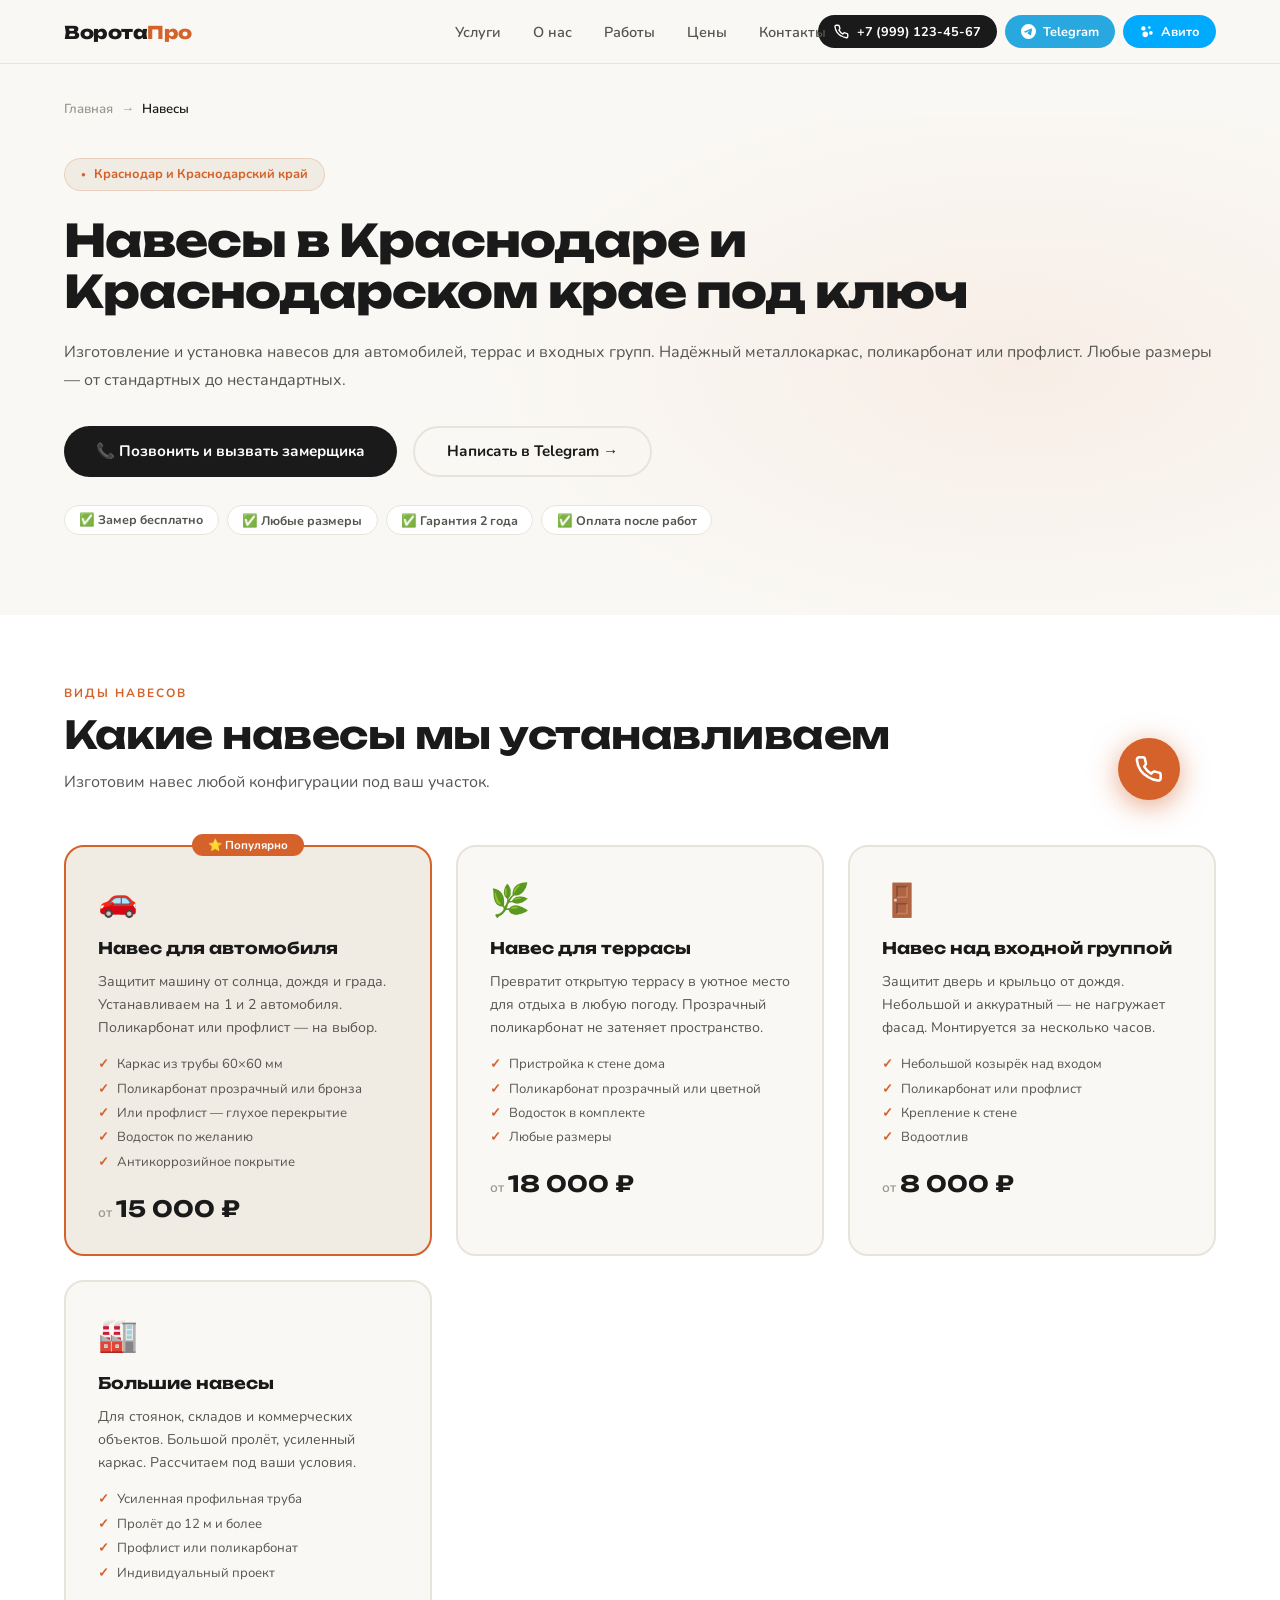
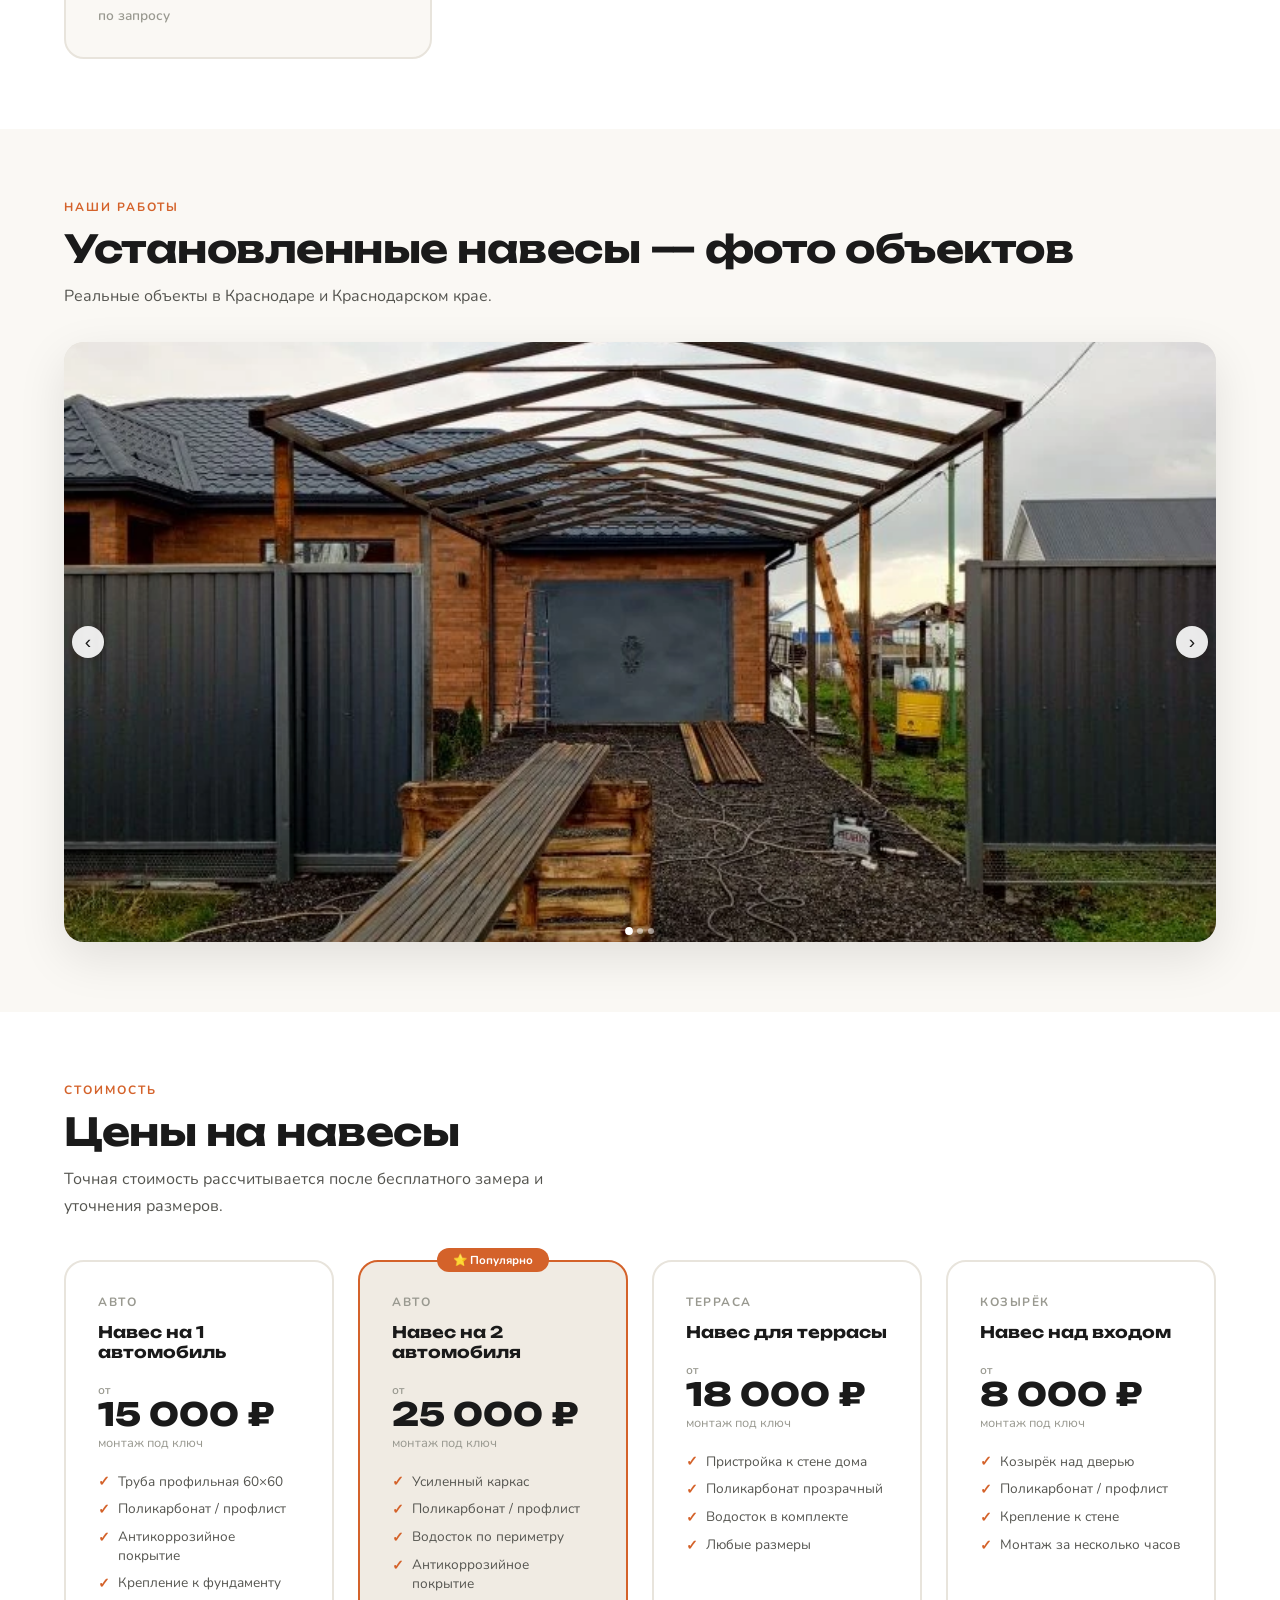
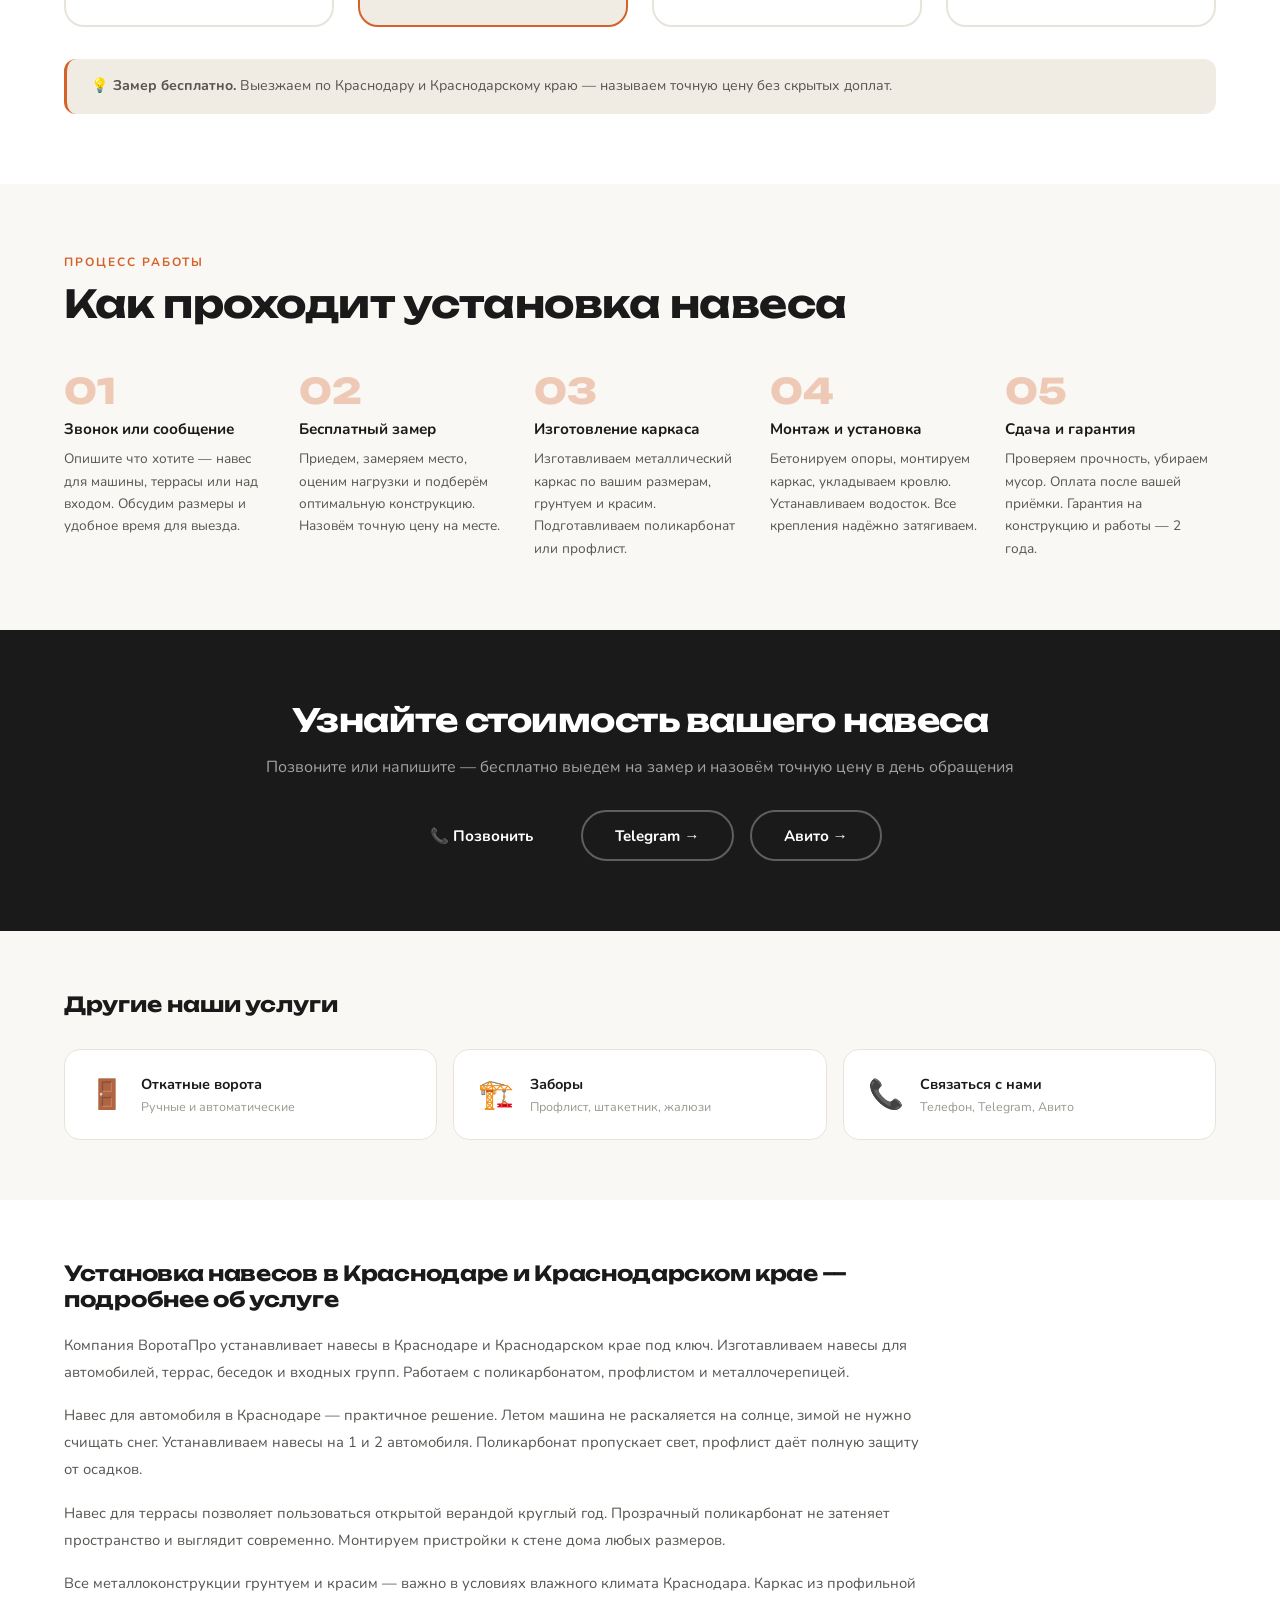
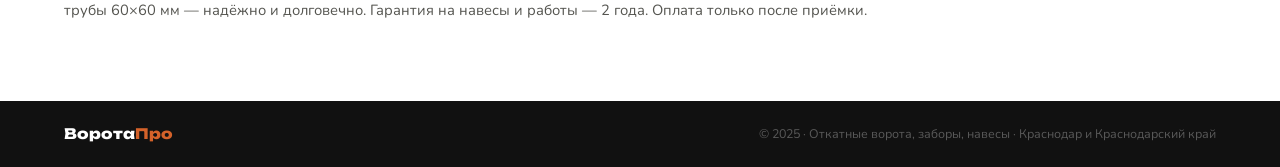
==== canopies.html @ 71702325 "Add files via upload" ====
<!DOCTYPE html>
<html lang="ru">
<head>
  <meta charset="UTF-8"/>
  <meta name="viewport" content="width=device-width, initial-scale=1.0"/>
  <title>Навесы Краснодар — установка под ключ, цены | ВоротаПро</title>
  <meta name="description" content="Установка навесов в Краснодаре и Краснодарском крае под ключ. Навесы для автомобилей, террас, входных групп. Металлокаркас, поликарбонат, профлист. Цены от 8 000 ₽, гарантия 2 года. Бесплатный замер."/>
  <meta name="keywords" content="навесы Краснодар, навес для автомобиля Краснодар, навес из поликарбоната Краснодар, металлический навес Краснодар, навес под ключ Краснодар, навес на террасу Краснодар"/>
  <meta name="robots" content="index, follow"/>
  <link rel="canonical" href="https://vorotapro-krd.ru/canopies.html"/>
  <meta property="og:type" content="website"/>
  <meta property="og:title" content="Навесы Краснодар — ВоротаПро"/>
  <meta property="og:description" content="Установка навесов в Краснодаре. Цены от 8 000 ₽, гарантия 2 года, замер бесплатно."/>
  <meta property="og:url" content="https://vorotapro-krd.ru/canopies.html"/>
  <meta property="og:locale" content="ru_RU"/>
  <meta name="geo.region" content="RU-KDA"/>
  <meta name="geo.placename" content="Краснодар"/>
  <script type="application/ld+json">
  {
    "@context": "https://schema.org",
    "@type": "Service",
    "name": "Установка навесов в Краснодаре",
    "provider": { "@type": "LocalBusiness", "name": "ВоротаПро", "telephone": "+79991234567" },
    "areaServed": { "@type": "City", "name": "Краснодар" },
    "offers": { "@type": "Offer", "price": "15000", "priceCurrency": "RUB" }
  }
  </script>
  <link rel="preconnect" href="https://fonts.googleapis.com">
  <link rel="preconnect" href="https://fonts.gstatic.com" crossorigin>
  <link href="https://fonts.googleapis.com/css2?family=Unbounded:wght@400;600;800&family=Nunito:wght@400;500;600&display=swap" rel="stylesheet"/>
  <link rel="stylesheet" href="style.css"/>
  <link rel="stylesheet" href="inner.css"/>
</head>
<body>

<nav>
  <a class="nav-logo" href="index.html">Ворота<span>Про</span></a>
  <ul class="nav-links">
    <li><a href="index.html#services">Услуги</a></li>
    <li><a href="index.html#about">О нас</a></li>
    <li><a href="index.html#gallery">Работы</a></li>
    <li><a href="index.html#prices">Цены</a></li>
    <li><a href="index.html#contacts">Контакты</a></li>
  </ul>
  <div class="nav-contacts">
    <a href="tel:+79991234567" class="nav-contact-btn nav-phone">
      <svg width="15" height="15" viewBox="0 0 24 24" fill="none" stroke="currentColor" stroke-width="2.2" stroke-linecap="round" stroke-linejoin="round"><path d="M22 16.92v3a2 2 0 0 1-2.18 2 19.79 19.79 0 0 1-8.63-3.07A19.5 19.5 0 0 1 4.69 13a19.79 19.79 0 0 1-3.07-8.67A2 2 0 0 1 3.6 2h3a2 2 0 0 1 2 1.72c.127.96.361 1.903.7 2.81a2 2 0 0 1-.45 2.11L7.91 9.91a16 16 0 0 0 6.06 6.06l1.27-1.27a2 2 0 0 1 2.11-.45c.907.339 1.85.573 2.81.7A2 2 0 0 1 22 16.92z"/></svg>
      <span>+7 (999) 123-45-67</span>
    </a>
    <a href="https://t.me/username" target="_blank" rel="noopener" class="nav-contact-btn nav-tg">
      <svg width="15" height="15" viewBox="0 0 24 24" fill="currentColor"><path d="M11.944 0A12 12 0 0 0 0 12a12 12 0 0 0 12 12 12 12 0 0 0 12-12A12 12 0 0 0 12 0a12 12 0 0 0-.056 0zm4.962 7.224c.1-.002.321.023.465.14a.506.506 0 0 1 .171.325c.016.093.036.306.02.472-.18 1.898-.962 6.502-1.36 8.627-.168.9-.499 1.201-.82 1.23-.696.065-1.225-.46-1.9-.902-1.056-.693-1.653-1.124-2.678-1.8-1.185-.78-.417-1.21.258-1.91.177-.184 3.247-2.977 3.307-3.23.007-.032.014-.15-.056-.212s-.174-.041-.249-.024c-.106.024-1.793 1.14-5.061 3.345-.48.33-.913.49-1.302.48-.428-.008-1.252-.241-1.865-.44-.752-.245-1.349-.374-1.297-.789.027-.216.325-.437.893-.663 3.498-1.524 5.83-2.529 6.998-3.014 3.332-1.386 4.025-1.627 4.476-1.635z"/></svg>
      <span>Telegram</span>
    </a>
    <a href="https://www.avito.ru" target="_blank" rel="noopener" class="nav-contact-btn nav-avito">
      <svg width="15" height="15" viewBox="0 0 24 24" fill="currentColor"><circle cx="7" cy="7" r="3.5"/><circle cx="16.5" cy="5.5" r="2"/><circle cx="19" cy="14" r="3"/><circle cx="10" cy="16.5" r="4.5"/></svg>
      <span>Авито</span>
    </a>
  </div>
</nav>

<div class="breadcrumb">
  <div class="breadcrumb-inner">
    <a href="index.html">Главная</a>
    <span>→</span>
    <span>Навесы</span>
  </div>
</div>

<section class="inner-hero" style="grid-template-columns: 1fr;">
  <div class="inner-hero-content">
    <div class="hero-badge">Краснодар и Краснодарский край</div>
    <h1>Навесы в Краснодаре и Краснодарском крае под ключ</h1>
    <p class="inner-hero-sub">Изготовление и установка навесов для автомобилей, террас и входных групп. Надёжный металлокаркас, поликарбонат или профлист. Любые размеры — от стандартных до нестандартных.</p>
    <div class="inner-hero-actions">
      <a href="tel:+79991234567" class="btn-primary">📞 Позвонить и вызвать замерщика</a>
      <a href="https://t.me/username" target="_blank" class="btn-secondary">Написать в Telegram →</a>
    </div>
    <div class="inner-hero-badges">
      <div class="inner-badge">✅ Замер бесплатно</div>
      <div class="inner-badge">✅ Любые размеры</div>
      <div class="inner-badge">✅ Гарантия 2 года</div>
      <div class="inner-badge">✅ Оплата после работ</div>
    </div>
  </div>
</section>

<!-- Виды навесов -->
<section class="inner-section" style="background:var(--white)">
  <div class="section-label">Виды навесов</div>
  <h2 class="section-title">Какие навесы мы устанавливаем</h2>
  <p class="section-sub">Изготовим навес любой конфигурации под ваш участок.</p>
  <div class="types-grid">
    <div class="type-card type-card-featured reveal">
      <div class="type-badge">⭐ Популярно</div>
      <div class="type-icon">🚗</div>
      <h3 class="type-title">Навес для автомобиля</h3>
      <p class="type-desc">Защитит машину от солнца, дождя и града. Устанавливаем на 1 и 2 автомобиля. Поликарбонат или профлист — на выбор.</p>
      <ul class="type-list">
        <li>Каркас из трубы 60×60 мм</li>
        <li>Поликарбонат прозрачный или бронза</li>
        <li>Или профлист — глухое перекрытие</li>
        <li>Водосток по желанию</li>
        <li>Антикоррозийное покрытие</li>
      </ul>
      <div class="type-price">от <strong>15 000 ₽</strong></div>
    </div>
    <div class="type-card reveal">
      <div class="type-icon">🌿</div>
      <h3 class="type-title">Навес для террасы</h3>
      <p class="type-desc">Превратит открытую террасу в уютное место для отдыха в любую погоду. Прозрачный поликарбонат не затеняет пространство.</p>
      <ul class="type-list">
        <li>Пристройка к стене дома</li>
        <li>Поликарбонат прозрачный или цветной</li>
        <li>Водосток в комплекте</li>
        <li>Любые размеры</li>
      </ul>
      <div class="type-price">от <strong>18 000 ₽</strong></div>
    </div>
    <div class="type-card reveal">
      <div class="type-icon">🚪</div>
      <h3 class="type-title">Навес над входной группой</h3>
      <p class="type-desc">Защитит дверь и крыльцо от дождя. Небольшой и аккуратный — не нагружает фасад. Монтируется за несколько часов.</p>
      <ul class="type-list">
        <li>Небольшой козырёк над входом</li>
        <li>Поликарбонат или профлист</li>
        <li>Крепление к стене</li>
        <li>Водоотлив</li>
      </ul>
      <div class="type-price">от <strong>8 000 ₽</strong></div>
    </div>
    <div class="type-card reveal">
      <div class="type-icon">🏭</div>
      <h3 class="type-title">Большие навесы</h3>
      <p class="type-desc">Для стоянок, складов и коммерческих объектов. Большой пролёт, усиленный каркас. Рассчитаем под ваши условия.</p>
      <ul class="type-list">
        <li>Усиленная профильная труба</li>
        <li>Пролёт до 12 м и более</li>
        <li>Профлист или поликарбонат</li>
        <li>Индивидуальный проект</li>
      </ul>
      <div class="type-price">по запросу</div>
    </div>
  </div>
</section>

<!-- Наши работы -->
<section class="inner-section">
  <div class="section-label">Наши работы</div>
  <h2 class="section-title">Установленные навесы — фото объектов</h2>
  <p class="section-sub">Реальные объекты в Краснодаре и Краснодарском крае.</p>

  <div class="inner-hero-slider" data-slider style="margin-top: 2rem; height: 600px; border-radius: 20px;">
    <div class="slider-track">
      <div class="slide"><img src="foto/razdel/naves1.webp" alt="Каркас навеса двускатный Краснодар"/></div>
      <div class="slide"><img src="foto/razdel/naves2.webp" alt="Навес с воротами монтаж Краснодар"/></div>
      <div class="slide"><img src="foto/razdel/naves3.webp" alt="Навес из поликарбоната готовый Краснодар"/></div>
    </div>
    <button class="slider-btn slider-prev">&#8249;</button>
    <button class="slider-btn slider-next">&#8250;</button>
    <div class="slider-dots"></div>
  </div>
</section>

<!-- Цены -->
<section class="inner-section" style="background:var(--white)">
  <div class="section-label">Стоимость</div>
  <h2 class="section-title">Цены на навесы</h2>
  <p class="section-sub">Точная стоимость рассчитывается после бесплатного замера и уточнения размеров.</p>
  <div class="prices-grid" style="margin-top:2.5rem">
    <div class="price-card reveal">
      <div class="price-category">Авто</div>
      <div class="price-title">Навес на 1 автомобиль</div>
      <div class="price-from">от</div>
      <div class="price-amount">15 000 ₽</div>
      <div class="price-unit">монтаж под ключ</div>
      <ul class="price-list">
        <li>Труба профильная 60×60</li>
        <li>Поликарбонат / профлист</li>
        <li>Антикоррозийное покрытие</li>
        <li>Крепление к фундаменту</li>
      </ul>
    </div>
    <div class="price-card featured reveal">
      <div class="featured-badge">⭐ Популярно</div>
      <div class="price-category">Авто</div>
      <div class="price-title">Навес на 2 автомобиля</div>
      <div class="price-from">от</div>
      <div class="price-amount">25 000 ₽</div>
      <div class="price-unit">монтаж под ключ</div>
      <ul class="price-list">
        <li>Усиленный каркас</li>
        <li>Поликарбонат / профлист</li>
        <li>Водосток по периметру</li>
        <li>Антикоррозийное покрытие</li>
      </ul>
    </div>
    <div class="price-card reveal">
      <div class="price-category">Терраса</div>
      <div class="price-title">Навес для террасы</div>
      <div class="price-from">от</div>
      <div class="price-amount">18 000 ₽</div>
      <div class="price-unit">монтаж под ключ</div>
      <ul class="price-list">
        <li>Пристройка к стене дома</li>
        <li>Поликарбонат прозрачный</li>
        <li>Водосток в комплекте</li>
        <li>Любые размеры</li>
      </ul>
    </div>
    <div class="price-card reveal">
      <div class="price-category">Козырёк</div>
      <div class="price-title">Навес над входом</div>
      <div class="price-from">от</div>
      <div class="price-amount">8 000 ₽</div>
      <div class="price-unit">монтаж под ключ</div>
      <ul class="price-list">
        <li>Козырёк над дверью</li>
        <li>Поликарбонат / профлист</li>
        <li>Крепление к стене</li>
        <li>Монтаж за несколько часов</li>
      </ul>
    </div>
  </div>
  <div class="price-note reveal">💡 <strong>Замер бесплатно.</strong> Выезжаем по Краснодару и Краснодарскому краю — называем точную цену без скрытых доплат.</div>
</section>

<!-- Как мы работаем -->
<section class="inner-section">
  <div class="section-label">Процесс работы</div>
  <h2 class="section-title">Как проходит установка навеса</h2>
  <div class="steps-grid">
    <div class="step reveal">
      <div class="step-num">01</div>
      <h3 class="step-title">Звонок или сообщение</h3>
      <p class="step-text">Опишите что хотите — навес для машины, террасы или над входом. Обсудим размеры и удобное время для выезда.</p>
    </div>
    <div class="step reveal">
      <div class="step-num">02</div>
      <h3 class="step-title">Бесплатный замер</h3>
      <p class="step-text">Приедем, замеряем место, оценим нагрузки и подберём оптимальную конструкцию. Назовём точную цену на месте.</p>
    </div>
    <div class="step reveal">
      <div class="step-num">03</div>
      <h3 class="step-title">Изготовление каркаса</h3>
      <p class="step-text">Изготавливаем металлический каркас по вашим размерам, грунтуем и красим. Подготавливаем поликарбонат или профлист.</p>
    </div>
    <div class="step reveal">
      <div class="step-num">04</div>
      <h3 class="step-title">Монтаж и установка</h3>
      <p class="step-text">Бетонируем опоры, монтируем каркас, укладываем кровлю. Устанавливаем водосток. Все крепления надёжно затягиваем.</p>
    </div>
    <div class="step reveal">
      <div class="step-num">05</div>
      <h3 class="step-title">Сдача и гарантия</h3>
      <p class="step-text">Проверяем прочность, убираем мусор. Оплата после вашей приёмки. Гарантия на конструкцию и работы — 2 года.</p>
    </div>
  </div>
</section>

<section class="inner-cta">
  <h2>Узнайте стоимость вашего навеса</h2>
  <p>Позвоните или напишите — бесплатно выедем на замер и назовём точную цену в день обращения</p>
  <div class="inner-cta-buttons">
    <a href="tel:+79991234567" class="btn-primary">📞 Позвонить</a>
    <a href="https://t.me/username" target="_blank" class="btn-secondary">Telegram →</a>
    <a href="https://www.avito.ru" target="_blank" class="btn-secondary">Авито →</a>
  </div>
</section>

<section class="other-services">
  <h2>Другие наши услуги</h2>
  <div class="other-services-grid">
    <a href="gates.html" class="other-service-card">
      <div class="other-service-icon">🚪</div>
      <div>
        <div class="other-service-title">Откатные ворота</div>
        <div class="other-service-sub">Ручные и автоматические</div>
      </div>
    </a>
    <a href="fences.html" class="other-service-card">
      <div class="other-service-icon">🏗️</div>
      <div>
        <div class="other-service-title">Заборы</div>
        <div class="other-service-sub">Профлист, штакетник, жалюзи</div>
      </div>
    </a>
    <a href="index.html#contacts" class="other-service-card">
      <div class="other-service-icon">📞</div>
      <div>
        <div class="other-service-title">Связаться с нами</div>
        <div class="other-service-sub">Телефон, Telegram, Авито</div>
      </div>
    </a>
  </div>
</section>

<section class="seo-text">
  <div class="seo-text-inner">
    <h2>Установка навесов в Краснодаре и Краснодарском крае — подробнее об услуге</h2>
    <p>Компания ВоротаПро устанавливает навесы в Краснодаре и Краснодарском крае под ключ. Изготавливаем навесы для автомобилей, террас, беседок и входных групп. Работаем с поликарбонатом, профлистом и металлочерепицей.</p>
    <p>Навес для автомобиля в Краснодаре — практичное решение. Летом машина не раскаляется на солнце, зимой не нужно счищать снег. Устанавливаем навесы на 1 и 2 автомобиля. Поликарбонат пропускает свет, профлист даёт полную защиту от осадков.</p>
    <p>Навес для террасы позволяет пользоваться открытой верандой круглый год. Прозрачный поликарбонат не затеняет пространство и выглядит современно. Монтируем пристройки к стене дома любых размеров.</p>
    <p>Все металлоконструкции грунтуем и красим — важно в условиях влажного климата Краснодара. Каркас из профильной трубы 60×60 мм — надёжно и долговечно. Гарантия на навесы и работы — 2 года. Оплата только после приёмки.</p>
  </div>
</section>

<footer>
  <a class="footer-logo" href="index.html">Ворота<span>Про</span></a>
  <div class="footer-copy">© 2025 · Откатные ворота, заборы, навесы · Краснодар и Краснодарский край</div>
</footer>

<a href="tel:+79991234567" class="float-call" aria-label="Позвонить нам">
  <span class="float-call-tooltip">Позвонить</span>
  <svg viewBox="0 0 24 24" fill="none" stroke="currentColor" stroke-width="2.2" stroke-linecap="round" stroke-linejoin="round"><path d="M22 16.92v3a2 2 0 0 1-2.18 2 19.79 19.79 0 0 1-8.63-3.07A19.5 19.5 0 0 1 4.69 13a19.79 19.79 0 0 1-3.07-8.67A2 2 0 0 1 3.6 2h3a2 2 0 0 1 2 1.72c.127.96.361 1.903.7 2.81a2 2 0 0 1-.45 2.11L7.91 9.91a16 16 0 0 0 6.06 6.06l1.27-1.27a2 2 0 0 1 2.11-.45c.907.339 1.85.573 2.81.7A2 2 0 0 1 22 16.92z"/></svg>
</a>

<script src="scirpt.js"></script>
</body>
</html>
---- style.css ----
*, *::before, *::after { box-sizing: border-box; margin: 0; padding: 0; }

:root {
  --cream: #faf8f4;
  --white: #ffffff;
  --charcoal: #1a1a1a;
  --mid: #555550;
  --muted: #999990;
  --accent: #d4622a;
  --accent-light: #f0ebe3;
  --steel: #3a4a5c;
  --border: #e8e4dc;
  --shadow: 0 4px 32px rgba(0,0,0,0.08);
}

html { scroll-behavior: smooth; }

body {
  font-family: 'Nunito', sans-serif;
  background: var(--cream);
  color: var(--charcoal);
  overflow-x: hidden;
}

/* ===================== NAV ===================== */
nav {
  position: fixed; top: 0; left: 0; right: 0; z-index: 100;
  background: rgba(250,248,244,0.95);
  backdrop-filter: blur(12px);
  border-bottom: 1px solid var(--border);
  padding: 0 5%;
  display: flex; align-items: center; justify-content: space-between;
  height: 64px;
}
.nav-logo {
  font-family: 'Unbounded', sans-serif;
  font-size: 1.1rem; font-weight: 800;
  color: var(--charcoal);
  text-decoration: none;
  letter-spacing: -0.5px;
  flex-shrink: 0;
}
.nav-logo span { color: var(--accent); }
.nav-links {
  display: flex; gap: 2rem; list-style: none;
  position: absolute; left: 50%; transform: translateX(-50%);
}
.nav-links a {
  text-decoration: none; color: var(--mid);
  font-size: 0.9rem; font-weight: 600;
  transition: color 0.2s;
  position: relative; padding-bottom: 3px;
}
.nav-links a::after {
  content: '';
  position: absolute; left: 0; bottom: 0; right: 0;
  height: 2px; background: var(--accent);
  transform: scaleX(0); transform-origin: left;
  transition: transform 0.25s ease;
  border-radius: 2px;
}
.nav-links a:hover::after,
.nav-links a.active::after { transform: scaleX(1); }
.nav-links a:hover,
.nav-links a.active { color: var(--accent); }

.nav-contacts {
  display: flex; align-items: center; gap: 0.5rem; flex-shrink: 0;
}
.nav-contact-btn {
  display: inline-flex; align-items: center; gap: 0.45rem;
  padding: 0.45rem 1rem; border-radius: 50px;
  text-decoration: none; font-size: 0.8rem; font-weight: 700;
  transition: background 0.2s, transform 0.2s, box-shadow 0.2s;
  white-space: nowrap;
}
.nav-contact-btn:hover { transform: translateY(-1px); box-shadow: 0 4px 12px rgba(0,0,0,0.12); }
.nav-phone { background: var(--charcoal); color: #fff; }
.nav-phone:hover { background: var(--accent); }
.nav-tg { background: #29a8e0; color: #fff; }
.nav-tg:hover { background: #1a8fc7; }
.nav-avito { background: #00aaff; color: #fff; }
.nav-avito:hover { background: #0090dd; }

@media (max-width: 1100px) {
  .nav-phone span { display: none; }
  .nav-contact-btn { padding: 0.45rem 0.65rem; }
}
@media (max-width: 900px) { .nav-links { display: none; } }
@media (max-width: 700px) {
  nav { padding: 0 4%; }
  .nav-tg span, .nav-avito span { display: none; }
}

/* ===================== HERO ===================== */
.hero {
  min-height: 100vh;
  display: flex; align-items: center;
  padding: 120px 5% 80px;
  position: relative;
  overflow: hidden;
}
.hero-bg {
  position: absolute; inset: 0; z-index: 0;
  background:
    radial-gradient(ellipse 60% 60% at 70% 40%, rgba(212,98,42,0.08) 0%, transparent 70%),
    radial-gradient(ellipse 40% 50% at 20% 80%, rgba(58,74,92,0.06) 0%, transparent 60%);
}
.hero-grid-bg {
  position: absolute; inset: 0; z-index: 0;
  background-image:
    linear-gradient(var(--border) 1px, transparent 1px),
    linear-gradient(90deg, var(--border) 1px, transparent 1px);
  background-size: 60px 60px;
  opacity: 0.4;
  mask-image: radial-gradient(ellipse 80% 80% at 50% 50%, black 30%, transparent 100%);
}
.hero-content { position: relative; z-index: 1; max-width: 640px; }
.hero-badge {
  display: inline-flex; align-items: center; gap: 0.5rem;
  background: var(--accent-light); border: 1px solid rgba(212,98,42,0.2);
  color: var(--accent); border-radius: 50px;
  padding: 0.4rem 1rem; font-size: 0.8rem; font-weight: 700;
  margin-bottom: 1.5rem;
  animation: fadeUp 0.6s ease both;
}
.hero-badge::before { content: '●'; font-size: 0.5rem; }
h1 {
  font-family: 'Unbounded', sans-serif;
  font-size: clamp(2rem, 5vw, 3.8rem);
  font-weight: 800; line-height: 1.1;
  letter-spacing: -1.5px;
  color: var(--charcoal);
  animation: fadeUp 0.6s 0.1s ease both;
}
h1 span { color: var(--accent); }
.hero-sub {
  margin-top: 1.2rem;
  font-size: 1.1rem; color: var(--mid); line-height: 1.7;
  max-width: 500px;
  animation: fadeUp 0.6s 0.2s ease both;
}
.hero-actions {
  margin-top: 2rem; display: flex; gap: 1rem; flex-wrap: wrap;
  animation: fadeUp 0.6s 0.3s ease both;
}
.btn-primary {
  background: var(--charcoal); color: #fff;
  padding: 0.85rem 2rem; border-radius: 50px;
  text-decoration: none; font-weight: 700; font-size: 0.95rem;
  transition: background 0.2s, transform 0.2s;
  display: inline-flex; align-items: center; gap: 0.5rem;
}
.btn-primary:hover { background: var(--accent); transform: translateY(-2px); }
.btn-secondary {
  background: transparent; color: var(--charcoal);
  padding: 0.85rem 2rem; border-radius: 50px;
  text-decoration: none; font-weight: 700; font-size: 0.95rem;
  border: 2px solid var(--border);
  transition: border-color 0.2s, color 0.2s, transform 0.2s;
  display: inline-flex; align-items: center; gap: 0.5rem;
}
.btn-secondary:hover { border-color: var(--accent); color: var(--accent); transform: translateY(-2px); }

.hero-stats {
  margin-top: 3rem;
  display: flex; gap: 2.5rem; flex-wrap: wrap;
  animation: fadeUp 0.6s 0.4s ease both;
}
.stat-num {
  font-family: 'Unbounded', sans-serif;
  font-size: 1.8rem; font-weight: 800; color: var(--charcoal); line-height: 1;
}
.stat-label { font-size: 0.8rem; color: var(--muted); margin-top: 0.2rem; font-weight: 600; }

.hero-visual {
  position: absolute; right: 5%; top: 50%; transform: translateY(-50%);
  z-index: 1;
  display: flex; flex-direction: column; gap: 1rem;
  animation: fadeLeft 0.8s 0.3s ease both;
}
@media (max-width: 960px) { .hero-visual { display: none; } }
.hero-card {
  background: var(--white);
  border: 1px solid var(--border);
  border-radius: 16px;
  padding: 1.2rem 1.5rem;
  box-shadow: var(--shadow);
  display: flex; align-items: center; gap: 1rem;
  min-width: 220px;
}
.hero-card-icon {
  width: 44px; height: 44px;
  background: var(--accent-light);
  border-radius: 12px;
  display: flex; align-items: center; justify-content: center;
  font-size: 1.3rem; flex-shrink: 0;
}
.hero-card-text { font-size: 0.85rem; font-weight: 700; color: var(--charcoal); }
.hero-card-sub { font-size: 0.75rem; color: var(--muted); margin-top: 0.1rem; }

/* ===================== SECTIONS ===================== */
section { padding: 80px 5%; }
.section-label {
  font-size: 0.75rem; font-weight: 700; letter-spacing: 2px;
  text-transform: uppercase; color: var(--accent);
  margin-bottom: 0.75rem;
}
.section-title {
  font-family: 'Unbounded', sans-serif;
  font-size: clamp(1.6rem, 3vw, 2.4rem);
  font-weight: 700; letter-spacing: -0.5px;
  line-height: 1.15; color: var(--charcoal);
}
.section-sub {
  margin-top: 0.75rem;
  font-size: 1rem; color: var(--mid); max-width: 560px; line-height: 1.7;
}

/* ===================== SERVICES ===================== */
#services { background: var(--white); }
.services-grid {
  display: grid;
  grid-template-columns: repeat(auto-fit, minmax(300px, 1fr));
  gap: 1.5rem; margin-top: 3rem;
}
.service-card {
  background: var(--cream);
  border: 1px solid var(--border);
  border-radius: 20px;
  overflow: hidden;
  transition: transform 0.25s, box-shadow 0.25s;
  position: relative;
}
.service-card::after {
  content: '';
  position: absolute; bottom: 0; left: 0; right: 0;
  height: 3px; background: var(--accent);
  transform: scaleX(0); transition: transform 0.3s;
  transform-origin: left;
}
.service-card:hover { transform: translateY(-4px); box-shadow: var(--shadow); }
.service-card:hover::after { transform: scaleX(1); }
.service-body { padding: 1.5rem 2rem 2rem; }
.service-icon {
  width: 52px; height: 52px;
  background: var(--accent-light);
  border-radius: 14px;
  display: flex; align-items: center; justify-content: center;
  font-size: 1.5rem; margin-bottom: 1rem;
}
.service-title {
  font-family: 'Unbounded', sans-serif;
  font-size: 0.95rem; font-weight: 700; margin-bottom: 0.6rem;
  color: var(--charcoal);
}
.service-desc { font-size: 0.88rem; color: var(--mid); line-height: 1.65; }
.service-features {
  margin-top: 0.85rem; list-style: none; display: flex; flex-direction: column; gap: 0.35rem;
}
.service-features li {
  font-size: 0.82rem; color: var(--mid); display: flex; align-items: center; gap: 0.5rem;
}
.service-features li::before { content: '→'; color: var(--accent); font-weight: 700; }

/* ===================== SERVICE SLIDER ===================== */
.service-slider {
  position: relative;
  overflow: hidden;
  background: #e8e4dc;
  height: 200px;
  cursor: grab;
}
.service-slider:active { cursor: grabbing; }
.slider-track {
  display: flex;
  height: 100%;
  transition: transform 0.4s cubic-bezier(0.4, 0, 0.2, 1);
  will-change: transform;
}
.slide {
  min-width: 100%;
  height: 100%;
  flex-shrink: 0;
  display: flex;
  align-items: center;
  justify-content: center;
  overflow: hidden;
}
.slide img {
  width: 100%; height: 100%;
  object-fit: cover;
  display: block;
}
.slide-placeholder {
  flex-direction: column;
  gap: 0.5rem;
  background: linear-gradient(135deg, #e8e4dc 0%, #d8d3c8 100%);
}
.slide-placeholder svg { width: 55%; height: 55%; opacity: 0.3; }
.slide-placeholder span {
  font-size: 0.72rem; color: var(--muted); font-weight: 600;
  text-align: center; padding: 0 1rem;
}

.slider-btn {
  position: absolute; top: 50%; transform: translateY(-50%);
  width: 32px; height: 32px; border-radius: 50%;
  border: none; cursor: pointer;
  background: rgba(255,255,255,0.9);
  color: var(--charcoal);
  font-size: 1.2rem; line-height: 1;
  display: flex; align-items: center; justify-content: center;
  box-shadow: 0 2px 8px rgba(0,0,0,0.15);
  transition: background 0.2s, transform 0.2s;
  z-index: 2;
  padding: 0;
}
.slider-btn:hover { background: var(--accent); color: #fff; transform: translateY(-50%) scale(1.1); }
.slider-prev { left: 8px; }
.slider-next { right: 8px; }

.slider-dots {
  position: absolute; bottom: 8px; left: 50%; transform: translateX(-50%);
  display: flex; gap: 5px; z-index: 2;
}
.slider-dot {
  width: 6px; height: 6px; border-radius: 50%;
  background: rgba(255,255,255,0.5);
  cursor: pointer; transition: background 0.2s, transform 0.2s;
  border: none;
}
.slider-dot.active {
  background: #fff;
  transform: scale(1.3);
}

/* ===================== GALLERY ===================== */
#gallery { background: var(--cream); }

.gallery-main-slider {
  position: relative;
  border-radius: 20px;
  overflow: hidden;
  margin-top: 2.5rem;
  background: #e8e4dc;
  cursor: grab;
}
.gallery-main-slider:active { cursor: grabbing; }
.gallery-slider-track {
  display: flex;
  transition: transform 0.45s cubic-bezier(0.4, 0, 0.2, 1);
  will-change: transform;
}
.gallery-slide {
  min-width: 100%;
  aspect-ratio: 16/7;
  display: flex;
  align-items: center;
  justify-content: center;
  position: relative;
  overflow: hidden;
  margin: 0;
}
.gallery-slide img {
  width: 100%; height: 100%;
  object-fit: cover;
  display: block;
}
.gallery-slide.slide-placeholder {
  flex-direction: column;
  gap: 1rem;
  background: linear-gradient(135deg, #e8e4dc 0%, #d0cbbf 100%);
}
.gallery-slide.slide-placeholder svg { width: 40%; height: 40%; opacity: 0.25; }
.gallery-slide-label {
  position: absolute; bottom: 0; left: 0; right: 0;
  background: linear-gradient(transparent, rgba(0,0,0,0.55));
  color: #fff; font-weight: 700; font-size: 0.9rem;
  padding: 2rem 1.5rem 1rem;
}
.gallery-slide.slide-placeholder .gallery-slide-label {
  position: static;
  background: none;
  color: var(--muted);
  font-size: 0.8rem; font-weight: 600;
  text-align: center; padding: 0 1rem;
}

.gallery-btn {
  position: absolute; top: 50%; transform: translateY(-50%);
  width: 48px; height: 48px; border-radius: 50%;
  border: none; cursor: pointer;
  background: rgba(255,255,255,0.92);
  color: var(--charcoal);
  font-size: 1.6rem; line-height: 1;
  display: flex; align-items: center; justify-content: center;
  box-shadow: 0 4px 16px rgba(0,0,0,0.15);
  transition: background 0.2s, transform 0.2s;
  z-index: 2; padding: 0;
}
.gallery-btn:hover { background: var(--accent); color: #fff; transform: translateY(-50%) scale(1.08); }
.gallery-prev { left: 16px; }
.gallery-next { right: 16px; }

.gallery-counter {
  position: absolute; top: 14px; right: 16px;
  background: rgba(0,0,0,0.45);
  color: #fff; font-size: 0.78rem; font-weight: 700;
  padding: 0.25rem 0.7rem; border-radius: 50px;
  z-index: 2;
}

.gallery-thumbs {
  display: flex; gap: 0.75rem; margin-top: 1rem; flex-wrap: wrap;
}
.gallery-thumb {
  flex: 1; min-width: 80px;
  background: var(--white);
  border: 2px solid var(--border);
  border-radius: 12px;
  padding: 0.75rem 0.5rem;
  cursor: pointer;
  display: flex; flex-direction: column; align-items: center; gap: 0.35rem;
  transition: border-color 0.2s, transform 0.2s;
}
.gallery-thumb:hover { border-color: var(--accent); transform: translateY(-2px); }
.gallery-thumb.active { border-color: var(--accent); background: var(--accent-light); }
.thumb-icon { font-size: 1.4rem; }
.gallery-thumb span { font-size: 0.72rem; font-weight: 700; color: var(--mid); text-align: center; }

/* ===================== PRICES ===================== */
#prices { background: var(--white); }
.prices-grid {
  display: grid;
  grid-template-columns: repeat(auto-fit, minmax(240px, 1fr));
  gap: 1.5rem; margin-top: 3rem;
}
.price-card {
  border: 2px solid var(--border);
  border-radius: 20px; padding: 2rem;
  transition: border-color 0.2s, transform 0.2s, box-shadow 0.2s;
  position: relative;
}
.price-card.featured {
  border-color: var(--accent);
  background: var(--accent-light);
}
.price-card:hover:not(.featured) { border-color: var(--accent); transform: translateY(-3px); box-shadow: var(--shadow); }
.featured-badge {
  position: absolute; top: -14px; left: 50%; transform: translateX(-50%);
  background: var(--accent); color: #fff;
  padding: 0.25rem 1rem; border-radius: 50px;
  font-size: 0.72rem; font-weight: 700; white-space: nowrap;
}
.price-category {
  font-size: 0.75rem; font-weight: 700; letter-spacing: 1.5px;
  text-transform: uppercase; color: var(--muted); margin-bottom: 0.75rem;
}
.price-title {
  font-family: 'Unbounded', sans-serif;
  font-size: 1rem; font-weight: 700; color: var(--charcoal); margin-bottom: 1.25rem;
}
.price-from { font-size: 0.75rem; color: var(--muted); font-weight: 600; }
.price-amount {
  font-family: 'Unbounded', sans-serif;
  font-size: 2rem; font-weight: 800; color: var(--charcoal); line-height: 1;
}
.price-unit { font-size: 0.8rem; color: var(--muted); margin-top: 0.2rem; margin-bottom: 1.25rem; }
.price-list { list-style: none; display: flex; flex-direction: column; gap: 0.5rem; }
.price-list li {
  font-size: 0.85rem; color: var(--mid);
  display: flex; align-items: flex-start; gap: 0.5rem;
}
.price-list li::before { content: '✓'; color: var(--accent); font-weight: 700; flex-shrink: 0; margin-top: 0.05rem; }
.price-note {
  margin-top: 2rem; padding: 1rem 1.5rem;
  background: var(--accent-light); border-radius: 12px;
  border-left: 3px solid var(--accent);
  font-size: 0.88rem; color: var(--mid); line-height: 1.6;
}

/* ===================== WHY ===================== */
#why { background: var(--cream); }
.why-grid {
  display: grid; grid-template-columns: repeat(auto-fit, minmax(200px, 1fr));
  gap: 1.5rem; margin-top: 3rem;
}
.why-item { display: flex; flex-direction: column; gap: 0.75rem; }
.why-num {
  font-family: 'Unbounded', sans-serif;
  font-size: 2.5rem; font-weight: 800;
  color: var(--accent); line-height: 1; opacity: 0.3;
}
.why-title { font-weight: 700; font-size: 0.95rem; color: var(--charcoal); }
.why-text { font-size: 0.85rem; color: var(--mid); line-height: 1.65; }

/* ===================== CONTACTS ===================== */
#contacts { background: var(--charcoal); }
#contacts .section-label { color: #d4622a; }
#contacts .section-title { color: #fff; }
#contacts .section-sub { color: rgba(255,255,255,0.55); }
.contacts-grid {
  display: grid; grid-template-columns: repeat(auto-fit, minmax(200px, 1fr));
  gap: 1rem; margin-top: 3rem;
}
.contact-card {
  background: rgba(255,255,255,0.05);
  border: 1px solid rgba(255,255,255,0.1);
  border-radius: 20px; padding: 1.75rem;
  text-decoration: none;
  transition: background 0.2s, border-color 0.2s, transform 0.2s;
  display: flex; align-items: center; gap: 1.25rem;
}
.contact-card:hover {
  background: rgba(212,98,42,0.15);
  border-color: rgba(212,98,42,0.4);
  transform: translateY(-3px);
}
.contact-icon {
  width: 52px; height: 52px; border-radius: 14px;
  background: rgba(255,255,255,0.08);
  display: flex; align-items: center; justify-content: center;
  font-size: 1.5rem; flex-shrink: 0;
}
.contact-label { font-size: 0.75rem; color: rgba(255,255,255,0.4); font-weight: 600; margin-bottom: 0.2rem; }
.contact-value { font-size: 1rem; font-weight: 700; color: #fff; }
.contact-hint { font-size: 0.78rem; color: rgba(255,255,255,0.35); margin-top: 0.15rem; }
.work-hours {
  margin-top: 2.5rem; padding: 1.5rem 2rem;
  background: rgba(255,255,255,0.04);
  border: 1px solid rgba(255,255,255,0.08);
  border-radius: 16px;
  display: flex; align-items: center; gap: 1rem; flex-wrap: wrap;
}
.work-hours-icon { font-size: 1.5rem; }
.work-hours-text { font-size: 0.9rem; color: rgba(255,255,255,0.6); }
.work-hours-text strong { color: #fff; }

/* ===================== FOOTER ===================== */
footer {
  background: #111;
  padding: 1.5rem 5%;
  display: flex; align-items: center; justify-content: space-between;
  flex-wrap: wrap; gap: 1rem;
}
.footer-logo {
  font-family: 'Unbounded', sans-serif;
  font-size: 0.9rem; font-weight: 800; color: #fff;
  text-decoration: none;
}
.footer-logo span { color: var(--accent); }
.footer-copy { font-size: 0.78rem; color: rgba(255,255,255,0.3); }

/* ===================== ANIMATIONS ===================== */
@keyframes fadeUp {
  from { opacity: 0; transform: translateY(20px); }
  to   { opacity: 1; transform: translateY(0); }
}
@keyframes fadeLeft {
  from { opacity: 0; transform: translate(20px, -50%); }
  to   { opacity: 1; transform: translate(0, -50%); }
}
.reveal { opacity: 0; transform: translateY(24px); transition: opacity 0.6s ease, transform 0.6s ease; }
.reveal.visible { opacity: 1; transform: translateY(0); }

/* ===================== MOBILE ===================== */
@media (max-width: 700px) {
  section { padding: 60px 4%; }
  .hero { padding: 100px 4% 60px; }
  .services-grid { grid-template-columns: 1fr; }
  .gallery-btn { width: 36px; height: 36px; font-size: 1.2rem; }
  .gallery-prev { left: 8px; }
  .gallery-next { right: 8px; }
  .gallery-thumbs { gap: 0.5rem; }
  .gallery-thumb { min-width: 60px; padding: 0.5rem 0.3rem; }
}
/* ===================== FLOATING CALL BUTTON ===================== */
.float-call {
  position: fixed;
  bottom: 100px;
  right: 100px;
  z-index: 99999;
  width: 62px;
  height: 62px;
  border-radius: 50%;
  background: #d4622a;
  color: #fff;
  text-decoration: none;
  display: flex;
  align-items: center;
  justify-content: center;
  box-shadow: 0 6px 28px rgba(212,98,42,0.55);
  animation: floatPulse 2.5s ease-in-out infinite;
  transition: background 0.2s, transform 0.2s, box-shadow 0.2s;
}
.float-call:hover {
  background: #b84f1f;
  transform: scale(1.12);
  animation: none;
  box-shadow: 0 10px 36px rgba(212,98,42,0.65);
}
.float-call svg {
  width: 28px;
  height: 28px;
  flex-shrink: 0;
}
.float-call-tooltip {
  position: absolute;
  right: 72px;
  background: #1a1a1a;
  color: #fff;
  font-size: 0.8rem;
  font-weight: 700;
  font-family: 'Nunito', sans-serif;
  padding: 0.45rem 1rem;
  border-radius: 8px;
  white-space: nowrap;
  opacity: 0;
  pointer-events: none;
  transition: opacity 0.2s, transform 0.2s;
  transform: translateX(6px);
}
.float-call-tooltip::after {
  content: '';
  position: absolute;
  right: -6px;
  top: 50%;
  transform: translateY(-50%);
  border: 6px solid transparent;
  border-right: none;
  border-left-color: #1a1a1a;
}
.float-call:hover .float-call-tooltip {
  opacity: 1;
  transform: translateX(0);
}
@keyframes floatPulse {
  0%, 100% { box-shadow: 0 6px 24px rgba(212,98,42,0.45); transform: scale(1); }
  50%       { box-shadow: 0 8px 36px rgba(212,98,42,0.7);  transform: scale(1.07); }
}
@media (max-width: 700px) {
  .float-call { bottom: 100px; right: 50px; width: 70px; height: 70px; }
  .float-call-tooltip { display: none; }
}
.service-photo {
  height: 200px;
  overflow: hidden;
  background: #e8e4dc;
}
.service-photo img {
  width: 100%;
  height: 100%;
  object-fit: cover;
  display: block;
}
/* ===================== GALLERY GRID ===================== */
#gallery { background: var(--cream); }
.gallery-grid {
  display: grid;
  grid-template-columns: repeat(3, 1fr);
  grid-template-rows: 350px 350px;
  gap: 1rem;
  margin-top: 3rem;
}
.gallery-item {
  border-radius: 16px;
  overflow: hidden;
  position: relative;
  background: var(--border);
  transition: transform 0.25s;
  cursor: pointer;
}
.gallery-item:nth-child(1) {
  grid-column: span 2;
  grid-row: 1;
}
.gallery-item:nth-child(2) {
  grid-column: 3;
  grid-row: 1;
}
.gallery-item:hover { transform: scale(1.01); }
.gallery-placeholder {
  width: 100%; height: 100%;
  display: flex; flex-direction: column;
  align-items: center; justify-content: center;
  gap: 0.75rem;
  background: linear-gradient(135deg, #e8e4dc 0%, #d8d3c8 100%);
}
.gallery-placeholder svg { width: 50%; height: 50%; opacity: 0.25; }
.ph-text {
  font-size: 0.78rem; color: var(--muted);
  font-weight: 600; text-align: center; padding: 0 1rem;
}
.gallery-item .overlay {
  position: absolute; inset: 0;
  background: rgba(26,26,26,0);
  transition: background 0.3s;
  display: flex; align-items: flex-end; padding: 1rem;
}
.gallery-item:hover .overlay { background: rgba(26,26,26,0.4); }
.overlay-tag {
  background: rgba(255,255,255,0.95);
  color: var(--charcoal);
  padding: 0.3rem 0.8rem; border-radius: 50px;
  font-size: 0.75rem; font-weight: 700;
  opacity: 0; transform: translateY(8px);
  transition: opacity 0.3s, transform 0.3s;
}
.gallery-item:hover .overlay-tag { opacity: 1; transform: translateY(0); }
@media (max-width: 700px) {
  .gallery-grid {
    grid-template-columns: 1fr 1fr;
    grid-template-rows: auto;
  }
  .gallery-item:nth-child(1) { grid-column: span 2; grid-row: auto; }
  .gallery-item:nth-child(2) { grid-column: auto; grid-row: auto; }
}
/* Слайдер внутри gallery-item */
.gallery-item .slider-track {
  display: flex;
  height: 100%;
  transition: transform 0.4s cubic-bezier(0.4, 0, 0.2, 1);
  will-change: transform;
}
.gallery-item .slide {
  min-width: 100%;
  height: 100%;
  flex-shrink: 0;
  display: flex;
  align-items: center;
  justify-content: center;
}
.gallery-item .slide img {
  width: 100%;
  height: 100%;
  object-fit: cover;
  display: block;
}
.gallery-item .slider-dots {
  bottom: 40px;
}
/* ===================== ABOUT ===================== */
#about { background: var(--white); }
.about-grid {
  display: grid;
  grid-template-columns: 1fr 1fr;
  gap: 4rem;
  margin-top: 3rem;
  align-items: start;
}
.about-text p {
  font-size: 1rem;
  color: var(--mid);
  line-height: 1.8;
  margin-bottom: 1.25rem;
}
.about-values {
  display: flex;
  flex-direction: column;
  gap: 1.25rem;
  margin-top: 2rem;
}
.about-value {
  display: flex;
  align-items: flex-start;
  gap: 1rem;
}
.about-value-icon {
  width: 44px; height: 44px;
  background: var(--accent-light);
  border-radius: 12px;
  display: flex; align-items: center; justify-content: center;
  font-size: 1.3rem; flex-shrink: 0;
}
.about-value-title {
  font-weight: 700;
  font-size: 0.9rem;
  color: var(--charcoal);
  margin-bottom: 0.2rem;
}
.about-value-text {
  font-size: 0.82rem;
  color: var(--mid);
  line-height: 1.5;
}
.about-stats {
  display: grid;
  grid-template-columns: 1fr 1fr;
  gap: 1rem;
}
.about-stat {
  background: var(--cream);
  border: 1px solid var(--border);
  border-radius: 20px;
  padding: 2rem 1.5rem;
  text-align: center;
  transition: transform 0.2s, box-shadow 0.2s;
}
.about-stat:hover {
  transform: translateY(-3px);
  box-shadow: var(--shadow);
}
.about-stat-num {
  font-family: 'Unbounded', sans-serif;
  font-size: 2rem;
  font-weight: 800;
  color: var(--accent);
  line-height: 1;
}
.about-stat-label {
  font-size: 0.8rem;
  color: var(--mid);
  font-weight: 600;
  margin-top: 0.5rem;
  line-height: 1.4;
}
@media (max-width: 700px) {
  .about-grid { grid-template-columns: 1fr; gap: 2rem; }
}
/* ===================== SEO TEXT ===================== */
.seo-text {
  background: var(--white);
  padding: 60px 5%;
}
.seo-text-inner {
  max-width: 860px;
}
.seo-text h2 {
  font-family: 'Unbounded', sans-serif;
  font-size: 1.3rem;
  font-weight: 700;
  color: var(--charcoal);
  margin-bottom: 1.25rem;
  letter-spacing: -0.3px;
}
.seo-text p {
  font-size: 0.92rem;
  color: var(--mid);
  line-height: 1.85;
  margin-bottom: 1rem;
}
/* Кнопка "Подробнее" в карточке услуги */
.btn-more {
  display: inline-flex;
  align-items: center;
  gap: 0.4rem;
  margin-top: 1.25rem;
  color: var(--accent);
  font-weight: 700;
  font-size: 0.88rem;
  text-decoration: none;
  border-bottom: 2px solid transparent;
  padding-bottom: 2px;
  transition: gap 0.2s, border-color 0.2s;
}
.btn-more:hover {
  gap: 0.7rem;
  border-color: var(--accent);
}
---- inner.css ----
/* ===================== INNER PAGES — inner.css ===================== */

/* --- Breadcrumb --- */
.breadcrumb {
  padding: 80px 5% 0;
  background: var(--cream);
}
.breadcrumb-inner {
  display: flex; align-items: center; gap: 0.5rem;
  font-size: 0.82rem; color: var(--muted); font-weight: 600;
  padding-top: 1.25rem;
}
.breadcrumb-inner a { color: var(--muted); text-decoration: none; transition: color 0.2s; }
.breadcrumb-inner a:hover { color: var(--accent); }
.breadcrumb-inner span:last-child { color: var(--charcoal); }

/* --- Inner Hero --- */
.inner-hero {
  display: grid;
  grid-template-columns: 1fr 1fr;
  gap: 3rem;
  align-items: center;
  padding: 40px 5% 80px;
  background: var(--cream);
  position: relative;
  overflow: hidden;
}
.inner-hero::before {
  content: '';
  position: absolute; inset: 0; pointer-events: none;
  background: radial-gradient(ellipse 60% 80% at 80% 50%, rgba(212,98,42,0.07) 0%, transparent 70%);
}
.inner-hero-content { position: relative; z-index: 1; }
.inner-hero-content h1 {
  font-family: 'Unbounded', sans-serif;
  font-size: clamp(1.8rem, 3.5vw, 2.8rem);
  font-weight: 800; line-height: 1.15;
  letter-spacing: -1px; color: var(--charcoal);
  margin-bottom: 1.25rem;
  animation: fadeUp 0.5s 0.1s ease both;
}
.inner-hero-sub {
  font-size: 1rem; color: var(--mid); line-height: 1.75;
  margin-bottom: 2rem;
  animation: fadeUp 0.5s 0.2s ease both;
}
.inner-hero-actions {
  display: flex; gap: 1rem; flex-wrap: wrap; margin-bottom: 1.75rem;
  animation: fadeUp 0.5s 0.3s ease both;
}
.inner-hero-badges {
  display: flex; flex-wrap: wrap; gap: 0.5rem;
  animation: fadeUp 0.5s 0.4s ease both;
}
.inner-badge {
  background: var(--white);
  border: 1px solid var(--border);
  border-radius: 50px;
  padding: 0.35rem 0.9rem;
  font-size: 0.78rem; font-weight: 700;
  color: var(--mid);
}

/* Slider in inner hero */
.inner-hero-slider {
  position: relative;
  border-radius: 20px;
  overflow: hidden;
  height: 380px;
  background: #e8e4dc;
  box-shadow: 0 16px 48px rgba(0,0,0,0.1);
}
.inner-hero-slider .slider-track {
  display: flex; height: 100%;
  transition: transform 0.4s cubic-bezier(0.4,0,0.2,1);
}
.inner-hero-slider .slide {
  min-width: 100%; height: 100%; flex-shrink: 0;
  display: flex; flex-direction: column;
  align-items: center; justify-content: center;
  background: linear-gradient(135deg, #e8e4dc 0%, #d8d3c8 100%);
}
.inner-hero-slider .slide img {
  width: 100%; height: 100%; object-fit: cover; display: block;
}
.inner-hero-slider .slide-placeholder svg { width: 45%; height: 45%; opacity: 0.25; }
.inner-hero-slider .slide-placeholder span {
  font-size: 0.78rem; color: var(--muted); font-weight: 600; margin-top: 0.5rem;
}

/* --- Inner sections --- */
.inner-section { padding: 70px 5%; }

/* --- Types grid --- */
.types-grid {
  display: grid;
  grid-template-columns: repeat(auto-fit, minmax(280px, 1fr));
  gap: 1.5rem; margin-top: 3rem;
}
.type-card {
  background: var(--cream);
  border: 2px solid var(--border);
  border-radius: 20px; padding: 2rem;
  position: relative;
  transition: transform 0.2s, box-shadow 0.2s, border-color 0.2s;
}
.type-card:hover { transform: translateY(-4px); box-shadow: var(--shadow); border-color: var(--accent); }
.type-card-featured { border-color: var(--accent); background: var(--accent-light); }
.type-badge {
  position: absolute; top: -13px; left: 50%; transform: translateX(-50%);
  background: var(--accent); color: #fff;
  padding: 0.2rem 1rem; border-radius: 50px;
  font-size: 0.72rem; font-weight: 700; white-space: nowrap;
}
.type-icon { font-size: 2rem; margin-bottom: 1rem; }
.type-title {
  font-family: 'Unbounded', sans-serif;
  font-size: 1rem; font-weight: 700;
  color: var(--charcoal); margin-bottom: 0.75rem;
}
.type-desc { font-size: 0.88rem; color: var(--mid); line-height: 1.65; margin-bottom: 1rem; }
.type-list { list-style: none; display: flex; flex-direction: column; gap: 0.4rem; margin-bottom: 1.5rem; }
.type-list li { font-size: 0.82rem; color: var(--mid); display: flex; align-items: center; gap: 0.5rem; }
.type-list li::before { content: '✓'; color: var(--accent); font-weight: 700; flex-shrink: 0; }
.type-price { font-size: 0.85rem; color: var(--muted); font-weight: 600; }
.type-price strong { font-family: 'Unbounded', sans-serif; font-size: 1.4rem; color: var(--charcoal); }

/* --- Steps --- */
.steps-grid {
  display: grid;
  grid-template-columns: repeat(auto-fit, minmax(200px, 1fr));
  gap: 1.5rem; margin-top: 3rem;
}
.step { display: flex; flex-direction: column; gap: 0.6rem; }
.step-num {
  font-family: 'Unbounded', sans-serif;
  font-size: 2.2rem; font-weight: 800;
  color: var(--accent); opacity: 0.3; line-height: 1;
}
.step-title { font-weight: 700; font-size: 0.95rem; color: var(--charcoal); }
.step-text { font-size: 0.85rem; color: var(--mid); line-height: 1.65; }

/* --- CTA block --- */
.inner-cta {
  background: var(--charcoal);
  padding: 70px 5%;
  text-align: center;
}
.inner-cta h2 {
  font-family: 'Unbounded', sans-serif;
  font-size: clamp(1.4rem, 3vw, 2rem);
  font-weight: 700; color: #fff;
  letter-spacing: -0.5px; margin-bottom: 1rem;
}
.inner-cta p { font-size: 1rem; color: rgba(255,255,255,0.6); margin-bottom: 2rem; }
.inner-cta-buttons { display: flex; gap: 1rem; justify-content: center; flex-wrap: wrap; }
.inner-cta .btn-secondary {
  border-color: rgba(255,255,255,0.3); color: #fff;
}
.inner-cta .btn-secondary:hover { border-color: var(--accent); color: var(--accent); }

/* --- SEO text block --- */
.seo-text { background: var(--white); padding: 60px 5%; }
.seo-text-inner { max-width: 860px; }
.seo-text h2 {
  font-family: 'Unbounded', sans-serif;
  font-size: 1.3rem; font-weight: 700;
  color: var(--charcoal); margin-bottom: 1.25rem; letter-spacing: -0.3px;
}
.seo-text p {
  font-size: 0.92rem; color: var(--mid);
  line-height: 1.85; margin-bottom: 1rem;
}

/* --- Other services links --- */
.other-services { padding: 60px 5%; background: var(--cream); }
.other-services h2 {
  font-family: 'Unbounded', sans-serif;
  font-size: 1.3rem; font-weight: 700;
  color: var(--charcoal); margin-bottom: 2rem;
}
.other-services-grid {
  display: grid;
  grid-template-columns: repeat(auto-fit, minmax(220px, 1fr));
  gap: 1rem;
}
.other-service-card {
  background: var(--white);
  border: 1px solid var(--border);
  border-radius: 16px; padding: 1.5rem;
  text-decoration: none;
  display: flex; align-items: center; gap: 1rem;
  transition: border-color 0.2s, transform 0.2s;
}
.other-service-card:hover { border-color: var(--accent); transform: translateY(-2px); }
.other-service-icon { font-size: 1.8rem; flex-shrink: 0; }
.other-service-title { font-weight: 700; font-size: 0.9rem; color: var(--charcoal); }
.other-service-sub { font-size: 0.78rem; color: var(--muted); margin-top: 0.2rem; }

/* --- Mobile --- */
@media (max-width: 860px) {
  .inner-hero { grid-template-columns: 1fr; }
  .inner-hero-slider { height: 260px; }
}
@media (max-width: 700px) {
  .inner-section { padding: 50px 4%; }
  .inner-cta { padding: 50px 4%; }
  .seo-text { padding: 40px 4%; }
  .other-services { padding: 40px 4%; }
}
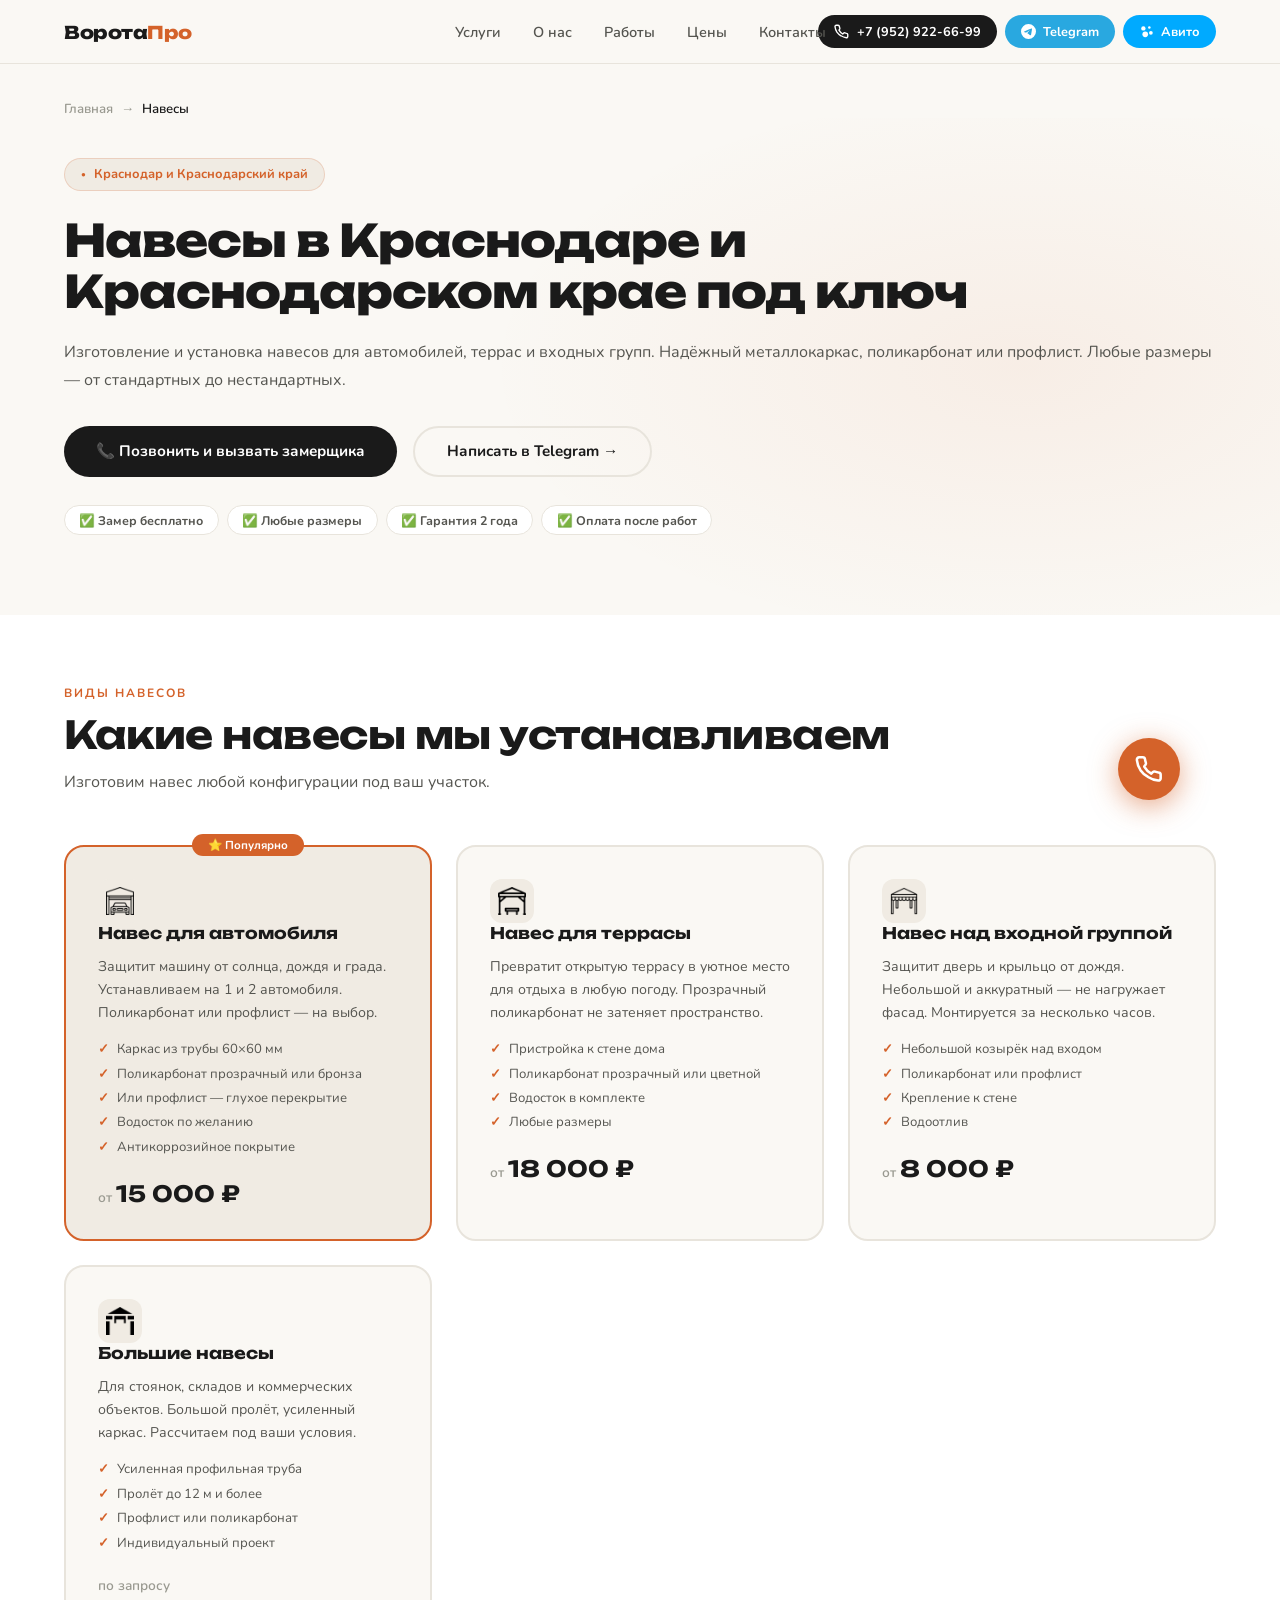
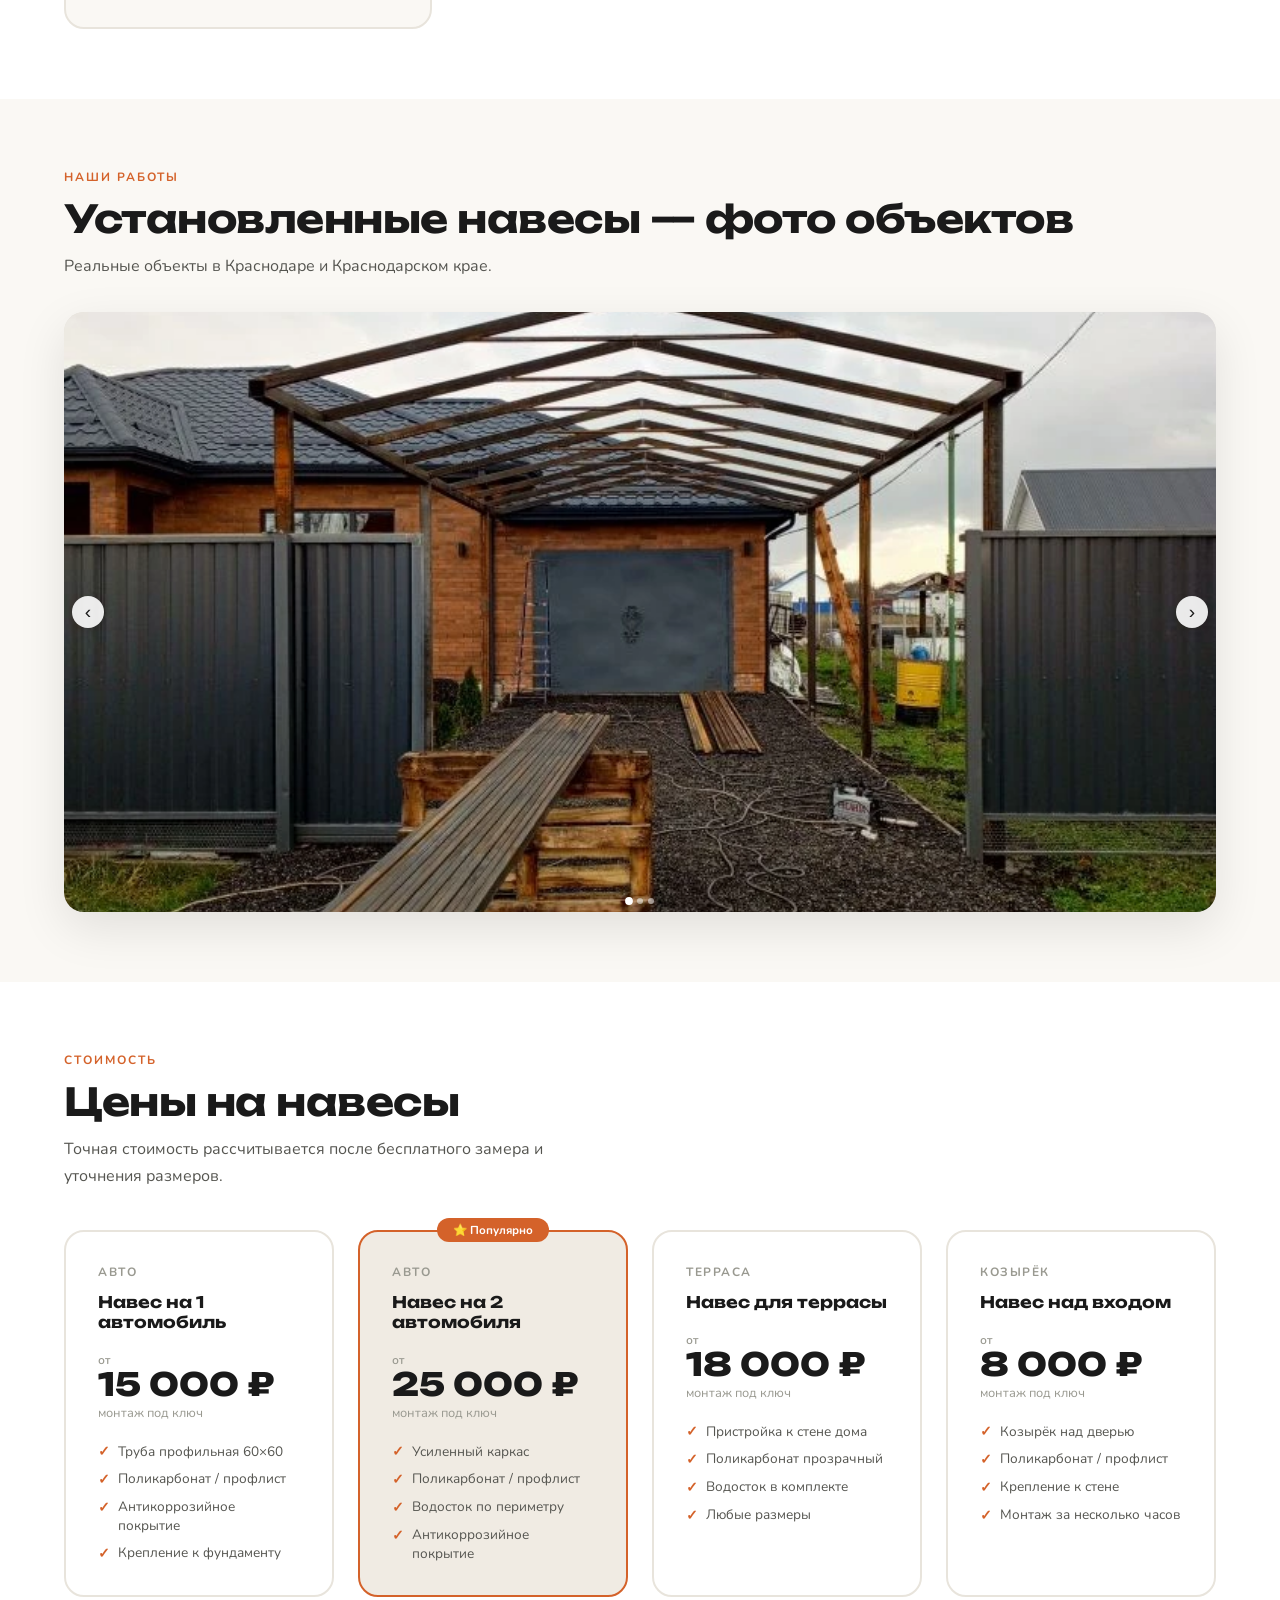
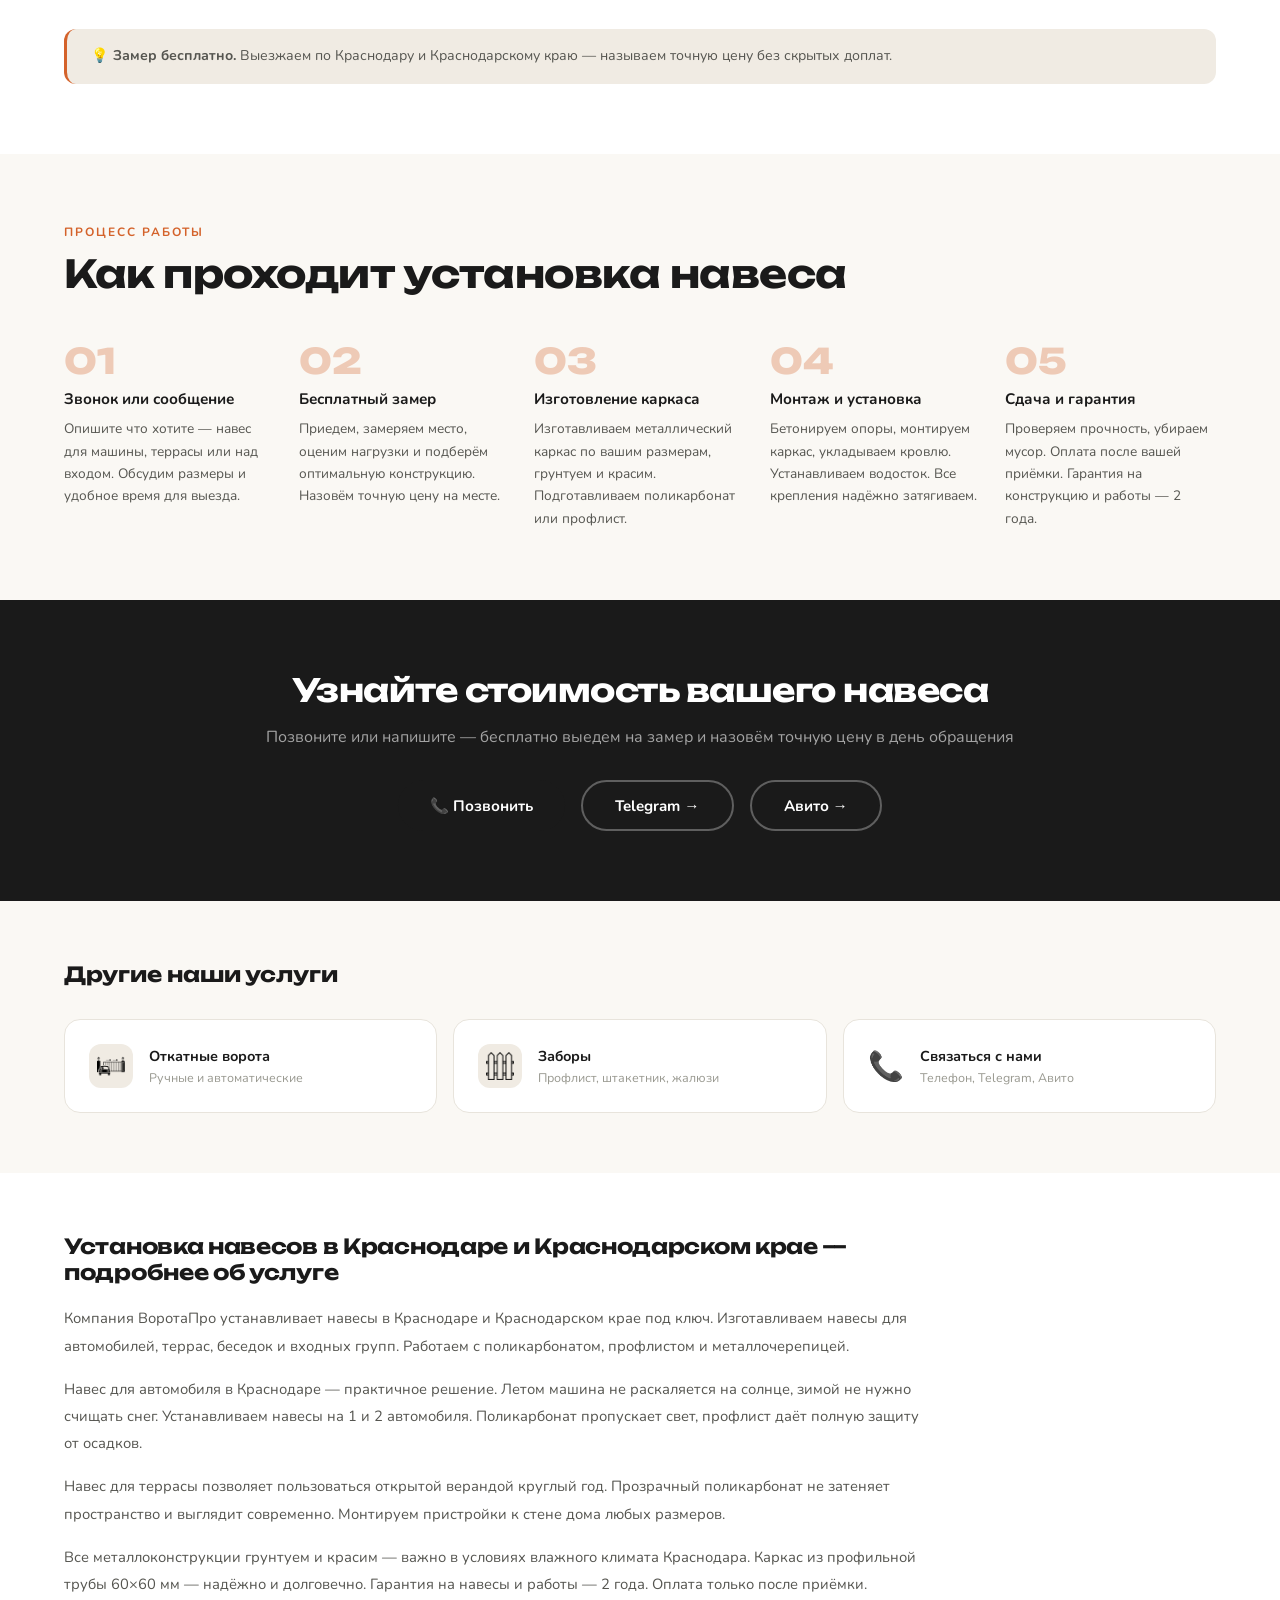
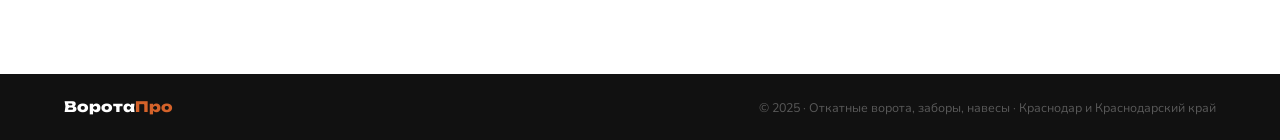
==== commit 5ee618d1: "Add files via upload" ====
--- a/canopies.html
+++ b/canopies.html
@@ -20,7 +20,7 @@
     "@context": "https://schema.org",
     "@type": "Service",
     "name": "Установка навесов в Краснодаре",
-    "provider": { "@type": "LocalBusiness", "name": "ВоротаПро", "telephone": "+79991234567" },
+    "provider": { "@type": "LocalBusiness", "name": "ВоротаПро", "telephone": "+79529226699" },
     "areaServed": { "@type": "City", "name": "Краснодар" },
     "offers": { "@type": "Offer", "price": "15000", "priceCurrency": "RUB" }
   }
@@ -43,11 +43,11 @@
     <li><a href="index.html#contacts">Контакты</a></li>
   </ul>
   <div class="nav-contacts">
-    <a href="tel:+79991234567" class="nav-contact-btn nav-phone">
+    <a href="tel:+79529226699" class="nav-contact-btn nav-phone">
       <svg width="15" height="15" viewBox="0 0 24 24" fill="none" stroke="currentColor" stroke-width="2.2" stroke-linecap="round" stroke-linejoin="round"><path d="M22 16.92v3a2 2 0 0 1-2.18 2 19.79 19.79 0 0 1-8.63-3.07A19.5 19.5 0 0 1 4.69 13a19.79 19.79 0 0 1-3.07-8.67A2 2 0 0 1 3.6 2h3a2 2 0 0 1 2 1.72c.127.96.361 1.903.7 2.81a2 2 0 0 1-.45 2.11L7.91 9.91a16 16 0 0 0 6.06 6.06l1.27-1.27a2 2 0 0 1 2.11-.45c.907.339 1.85.573 2.81.7A2 2 0 0 1 22 16.92z"/></svg>
-      <span>+7 (999) 123-45-67</span>
-    </a>
-    <a href="https://t.me/username" target="_blank" rel="noopener" class="nav-contact-btn nav-tg">
+      <span>+7 (952) 922-66-99</span>
+    </a>
+    <a href="https://t.me/Wux123" target="_blank" rel="noopener" class="nav-contact-btn nav-tg">
       <svg width="15" height="15" viewBox="0 0 24 24" fill="currentColor"><path d="M11.944 0A12 12 0 0 0 0 12a12 12 0 0 0 12 12 12 12 0 0 0 12-12A12 12 0 0 0 12 0a12 12 0 0 0-.056 0zm4.962 7.224c.1-.002.321.023.465.14a.506.506 0 0 1 .171.325c.016.093.036.306.02.472-.18 1.898-.962 6.502-1.36 8.627-.168.9-.499 1.201-.82 1.23-.696.065-1.225-.46-1.9-.902-1.056-.693-1.653-1.124-2.678-1.8-1.185-.78-.417-1.21.258-1.91.177-.184 3.247-2.977 3.307-3.23.007-.032.014-.15-.056-.212s-.174-.041-.249-.024c-.106.024-1.793 1.14-5.061 3.345-.48.33-.913.49-1.302.48-.428-.008-1.252-.241-1.865-.44-.752-.245-1.349-.374-1.297-.789.027-.216.325-.437.893-.663 3.498-1.524 5.83-2.529 6.998-3.014 3.332-1.386 4.025-1.627 4.476-1.635z"/></svg>
       <span>Telegram</span>
     </a>
@@ -72,8 +72,8 @@
     <h1>Навесы в Краснодаре и Краснодарском крае под ключ</h1>
     <p class="inner-hero-sub">Изготовление и установка навесов для автомобилей, террас и входных групп. Надёжный металлокаркас, поликарбонат или профлист. Любые размеры — от стандартных до нестандартных.</p>
     <div class="inner-hero-actions">
-      <a href="tel:+79991234567" class="btn-primary">📞 Позвонить и вызвать замерщика</a>
-      <a href="https://t.me/username" target="_blank" class="btn-secondary">Написать в Telegram →</a>
+      <a href="tel:+79529226699" class="btn-primary">📞 Позвонить и вызвать замерщика</a>
+      <a href="https://t.me/Wux123" target="_blank" class="btn-secondary">Написать в Telegram →</a>
     </div>
     <div class="inner-hero-badges">
       <div class="inner-badge">✅ Замер бесплатно</div>
@@ -92,7 +92,9 @@
   <div class="types-grid">
     <div class="type-card type-card-featured reveal">
       <div class="type-badge">⭐ Популярно</div>
-      <div class="type-icon">🚗</div>
+      <div class="hero-card-icon">
+        <img src="foto/uslugi/garage.png" alt="Навес Автомобиля" width="28" height="28"/>
+      </div>
       <h3 class="type-title">Навес для автомобиля</h3>
       <p class="type-desc">Защитит машину от солнца, дождя и града. Устанавливаем на 1 и 2 автомобиля. Поликарбонат или профлист — на выбор.</p>
       <ul class="type-list">
@@ -105,7 +107,9 @@
       <div class="type-price">от <strong>15 000 ₽</strong></div>
     </div>
     <div class="type-card reveal">
-      <div class="type-icon">🌿</div>
+      <div class="hero-card-icon">
+        <img src="foto/uslugi/2_naves.png" alt="Навес террасы" width="28" height="28"/>
+      </div>
       <h3 class="type-title">Навес для террасы</h3>
       <p class="type-desc">Превратит открытую террасу в уютное место для отдыха в любую погоду. Прозрачный поликарбонат не затеняет пространство.</p>
       <ul class="type-list">
@@ -117,7 +121,9 @@
       <div class="type-price">от <strong>18 000 ₽</strong></div>
     </div>
     <div class="type-card reveal">
-      <div class="type-icon">🚪</div>
+      <div class="hero-card-icon">
+        <img src="foto/uslugi/3_naves.png" alt="Навес над входной" width="28" height="28"/>
+      </div>
       <h3 class="type-title">Навес над входной группой</h3>
       <p class="type-desc">Защитит дверь и крыльцо от дождя. Небольшой и аккуратный — не нагружает фасад. Монтируется за несколько часов.</p>
       <ul class="type-list">
@@ -129,7 +135,9 @@
       <div class="type-price">от <strong>8 000 ₽</strong></div>
     </div>
     <div class="type-card reveal">
-      <div class="type-icon">🏭</div>
+      <div class="hero-card-icon">
+        <img src="foto/uslugi/4_naves.png" alt="Большие навесы" width="28" height="28"/>
+      </div>
       <h3 class="type-title">Большие навесы</h3>
       <p class="type-desc">Для стоянок, складов и коммерческих объектов. Большой пролёт, усиленный каркас. Рассчитаем под ваши условия.</p>
       <ul class="type-list">
@@ -261,8 +269,8 @@
   <h2>Узнайте стоимость вашего навеса</h2>
   <p>Позвоните или напишите — бесплатно выедем на замер и назовём точную цену в день обращения</p>
   <div class="inner-cta-buttons">
-    <a href="tel:+79991234567" class="btn-primary">📞 Позвонить</a>
-    <a href="https://t.me/username" target="_blank" class="btn-secondary">Telegram →</a>
+    <a href="tel:+79529226699" class="btn-primary">📞 Позвонить</a>
+    <a href="https://t.me/Wux123" target="_blank" class="btn-secondary">Telegram →</a>
     <a href="https://www.avito.ru" target="_blank" class="btn-secondary">Авито →</a>
   </div>
 </section>
@@ -271,14 +279,18 @@
   <h2>Другие наши услуги</h2>
   <div class="other-services-grid">
     <a href="gates.html" class="other-service-card">
-      <div class="other-service-icon">🚪</div>
+      <div class="hero-card-icon">
+        <img src="foto/uslugi/car.png" alt="Ворота" width="28" height="28"/>
+      </div>
       <div>
         <div class="other-service-title">Откатные ворота</div>
         <div class="other-service-sub">Ручные и автоматические</div>
       </div>
     </a>
     <a href="fences.html" class="other-service-card">
-      <div class="other-service-icon">🏗️</div>
+      <div class="hero-card-icon">
+        <img src="foto/uslugi/fence.png" alt="Заборы" width="28" height="28"/>
+      </div>
       <div>
         <div class="other-service-title">Заборы</div>
         <div class="other-service-sub">Профлист, штакетник, жалюзи</div>
@@ -309,7 +321,7 @@
   <div class="footer-copy">© 2025 · Откатные ворота, заборы, навесы · Краснодар и Краснодарский край</div>
 </footer>
 
-<a href="tel:+79991234567" class="float-call" aria-label="Позвонить нам">
+<a href="tel:+79529226699" class="float-call" aria-label="Позвонить нам">
   <span class="float-call-tooltip">Позвонить</span>
   <svg viewBox="0 0 24 24" fill="none" stroke="currentColor" stroke-width="2.2" stroke-linecap="round" stroke-linejoin="round"><path d="M22 16.92v3a2 2 0 0 1-2.18 2 19.79 19.79 0 0 1-8.63-3.07A19.5 19.5 0 0 1 4.69 13a19.79 19.79 0 0 1-3.07-8.67A2 2 0 0 1 3.6 2h3a2 2 0 0 1 2 1.72c.127.96.361 1.903.7 2.81a2 2 0 0 1-.45 2.11L7.91 9.91a16 16 0 0 0 6.06 6.06l1.27-1.27a2 2 0 0 1 2.11-.45c.907.339 1.85.573 2.81.7A2 2 0 0 1 22 16.92z"/></svg>
 </a>
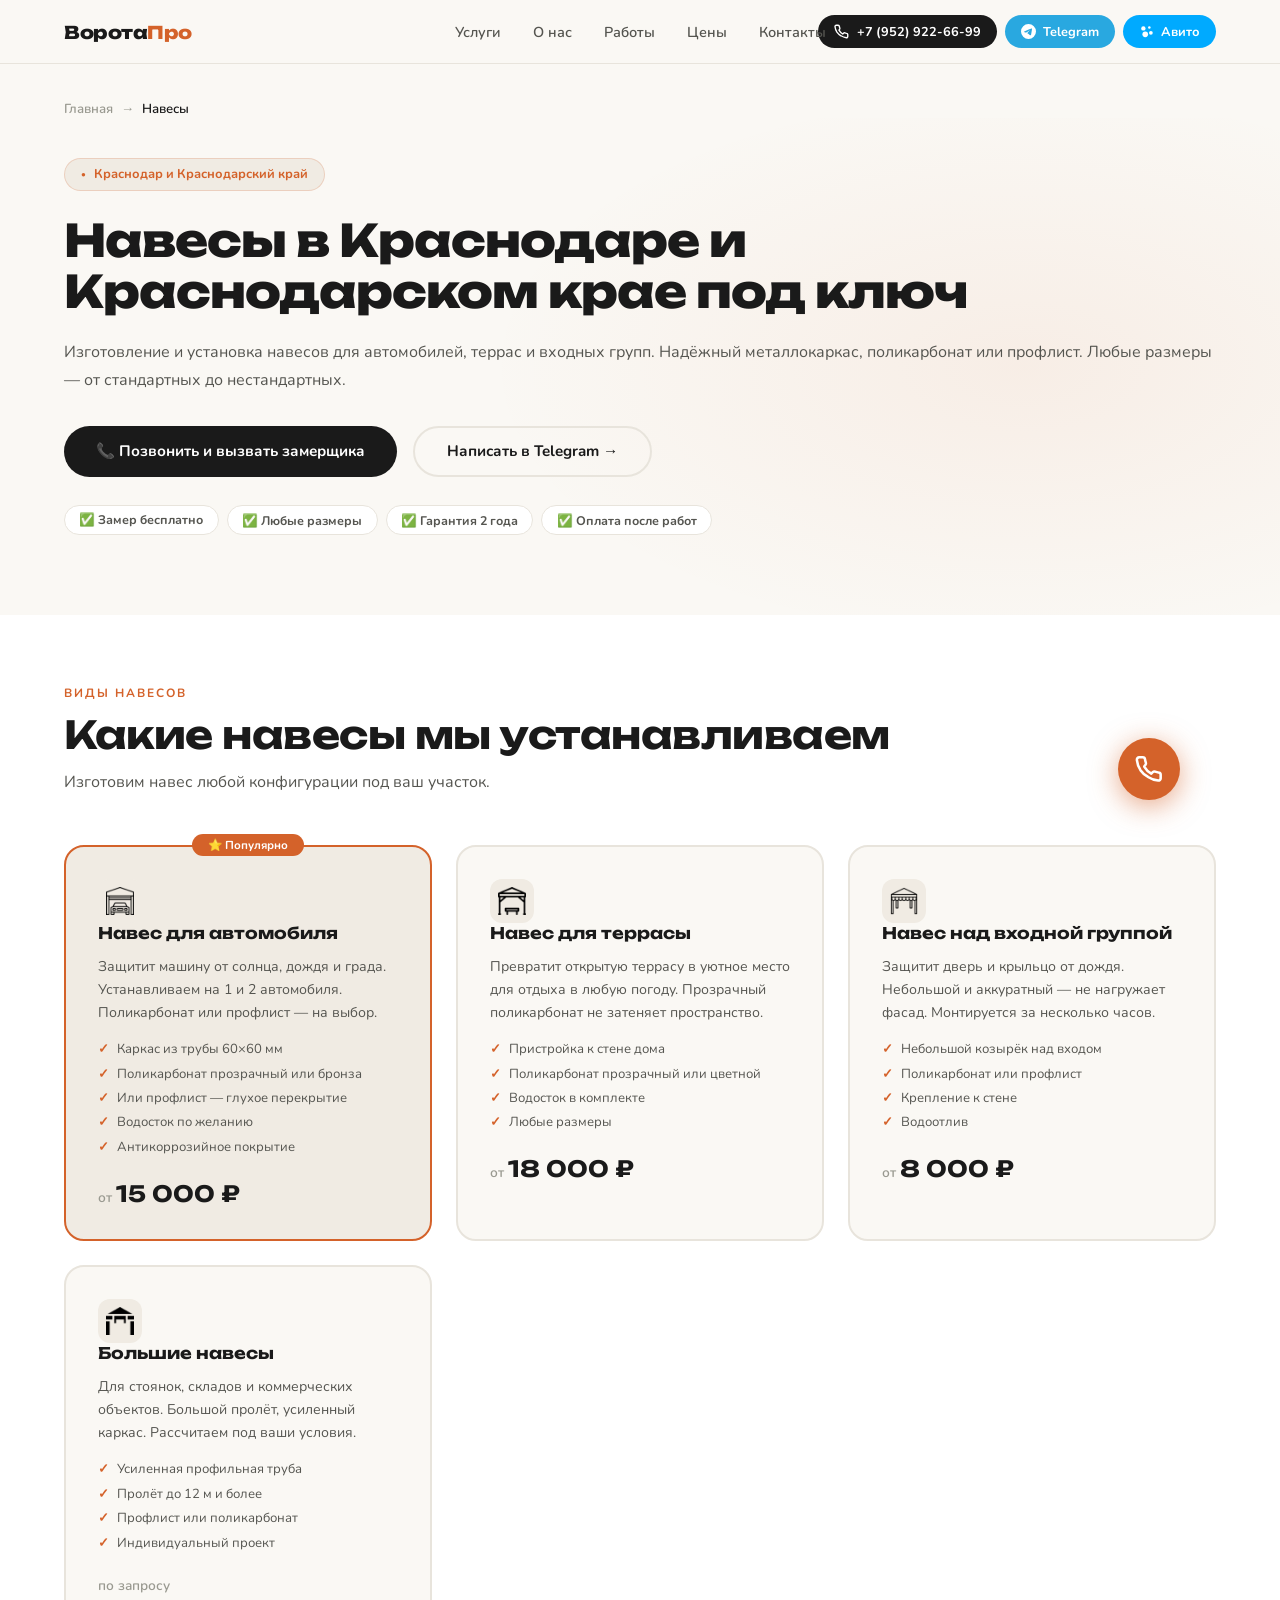
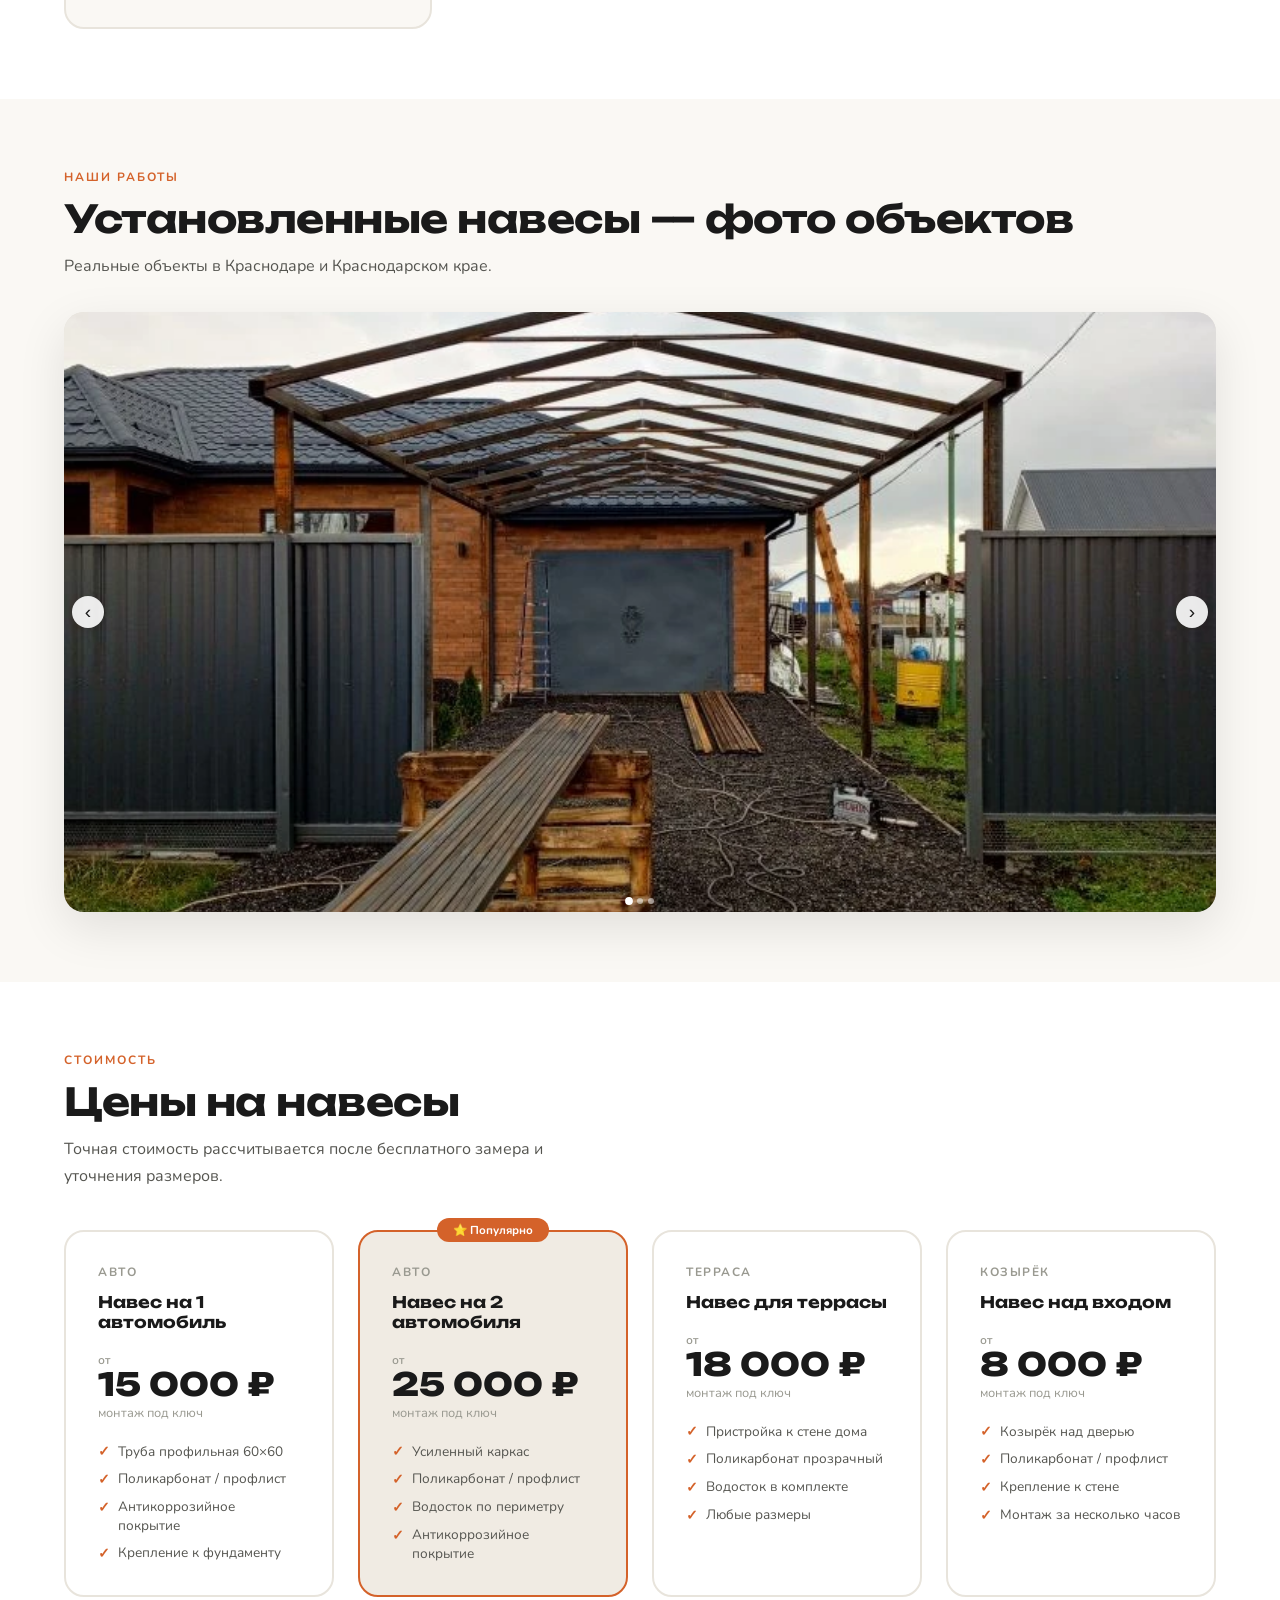
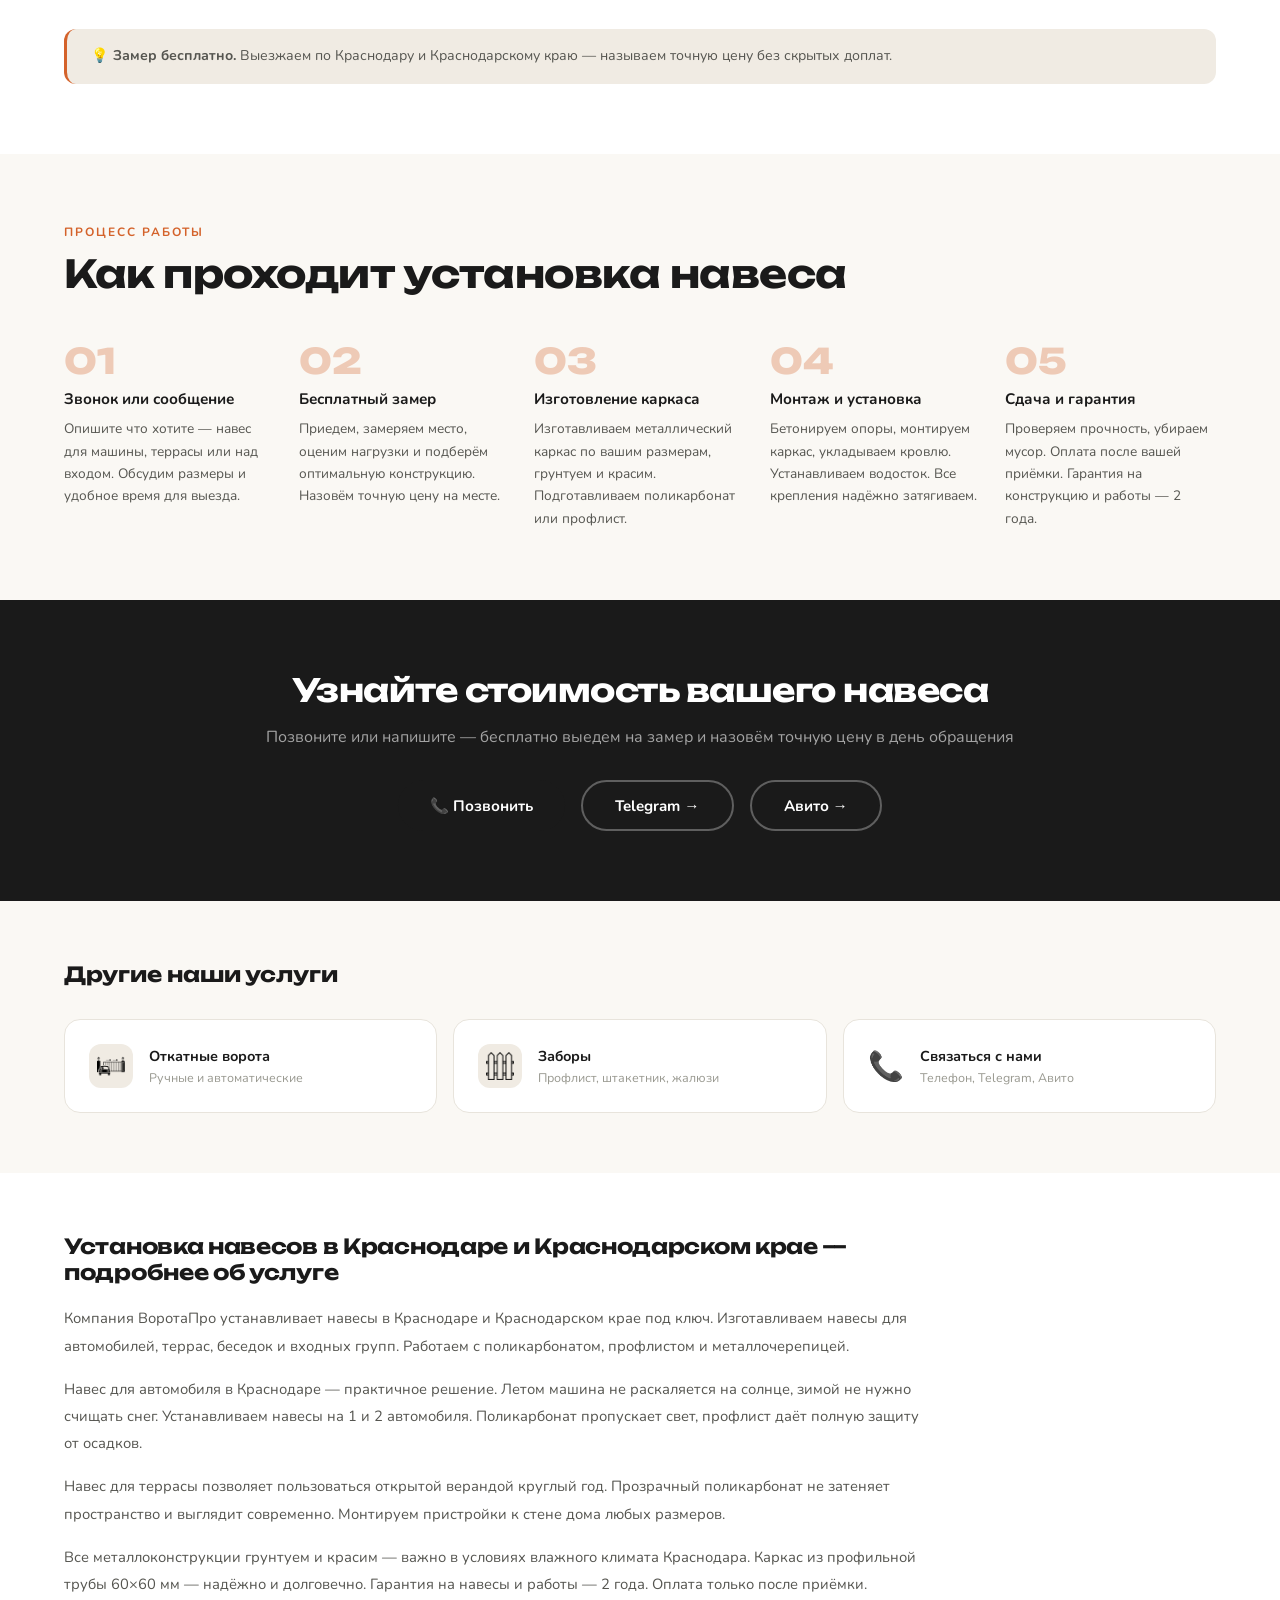
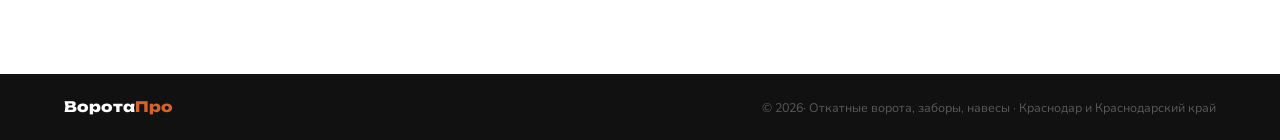
==== commit 0df21453: "Update canopies.html" ====
--- a/canopies.html
+++ b/canopies.html
@@ -318,7 +318,7 @@
 
 <footer>
   <a class="footer-logo" href="index.html">Ворота<span>Про</span></a>
-  <div class="footer-copy">© 2025 · Откатные ворота, заборы, навесы · Краснодар и Краснодарский край</div>
+  <div class="footer-copy">© 2026· Откатные ворота, заборы, навесы · Краснодар и Краснодарский край</div>
 </footer>
 
 <a href="tel:+79529226699" class="float-call" aria-label="Позвонить нам">
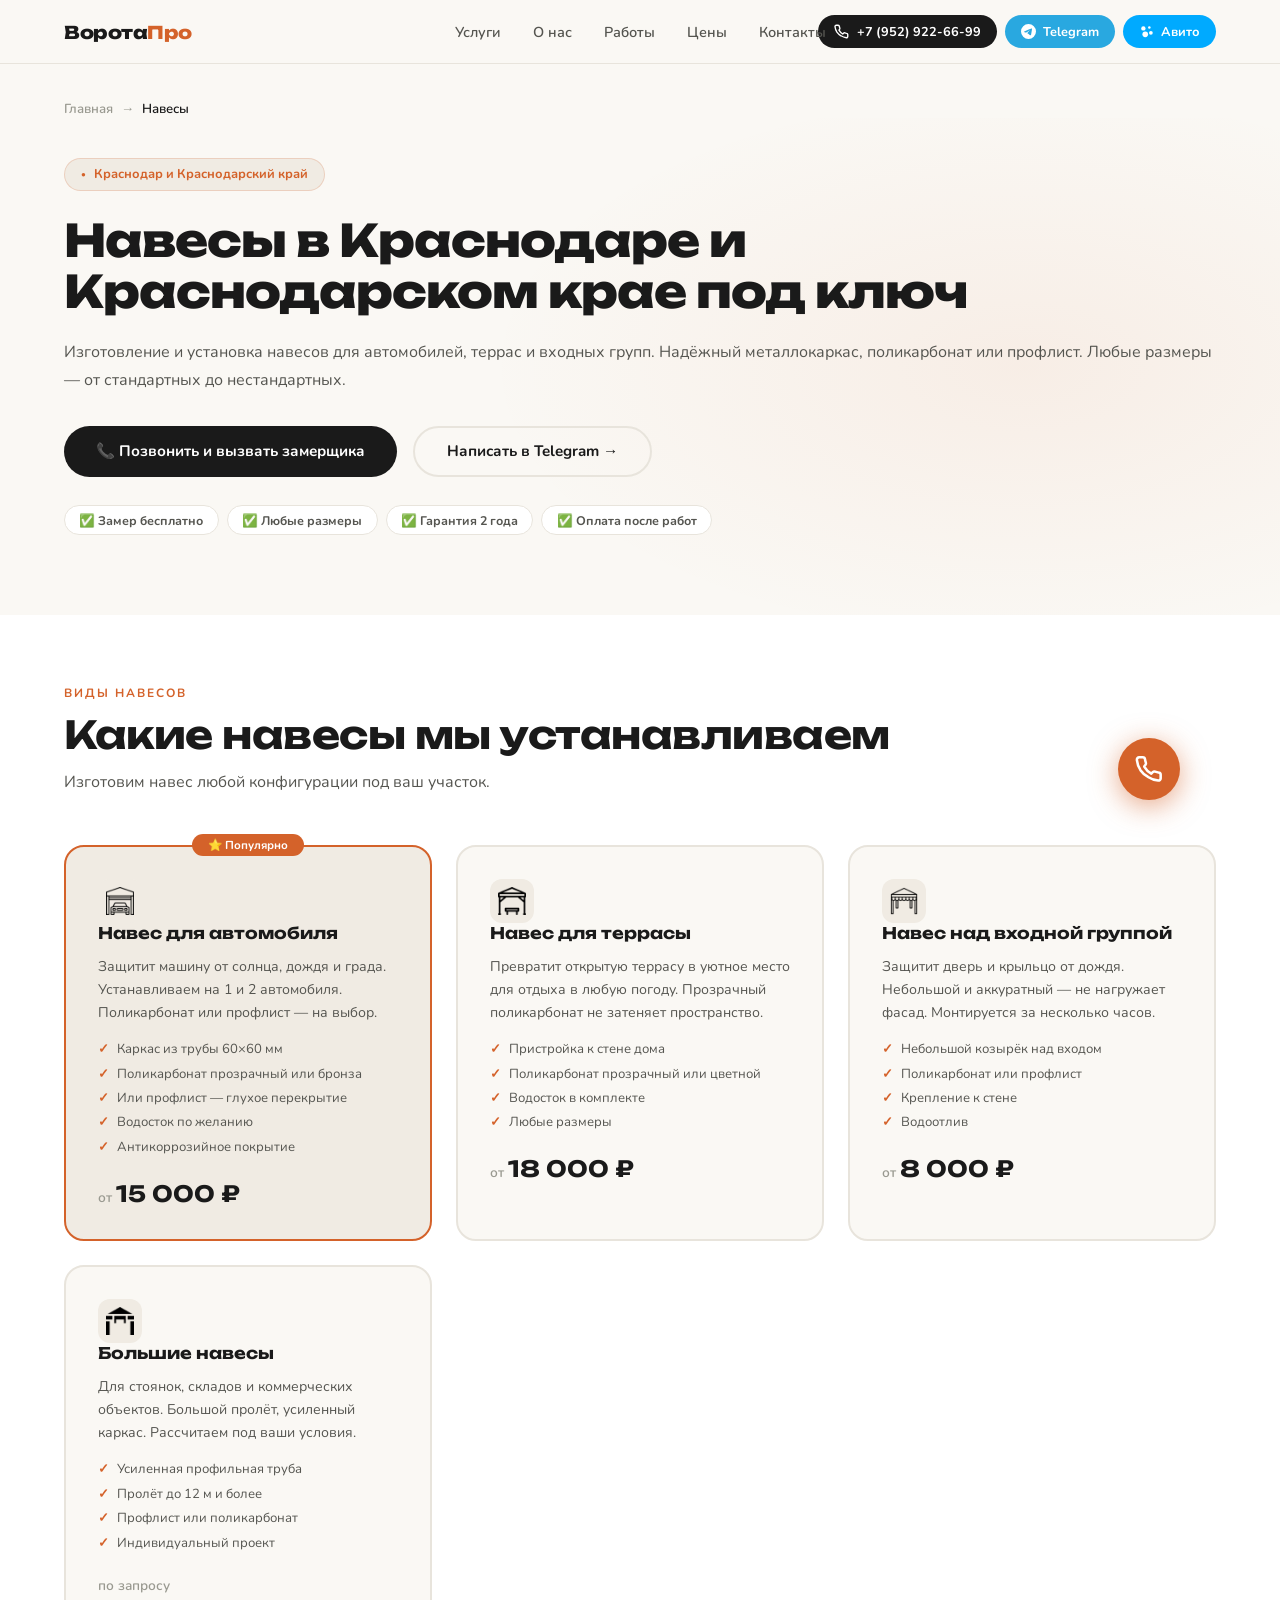
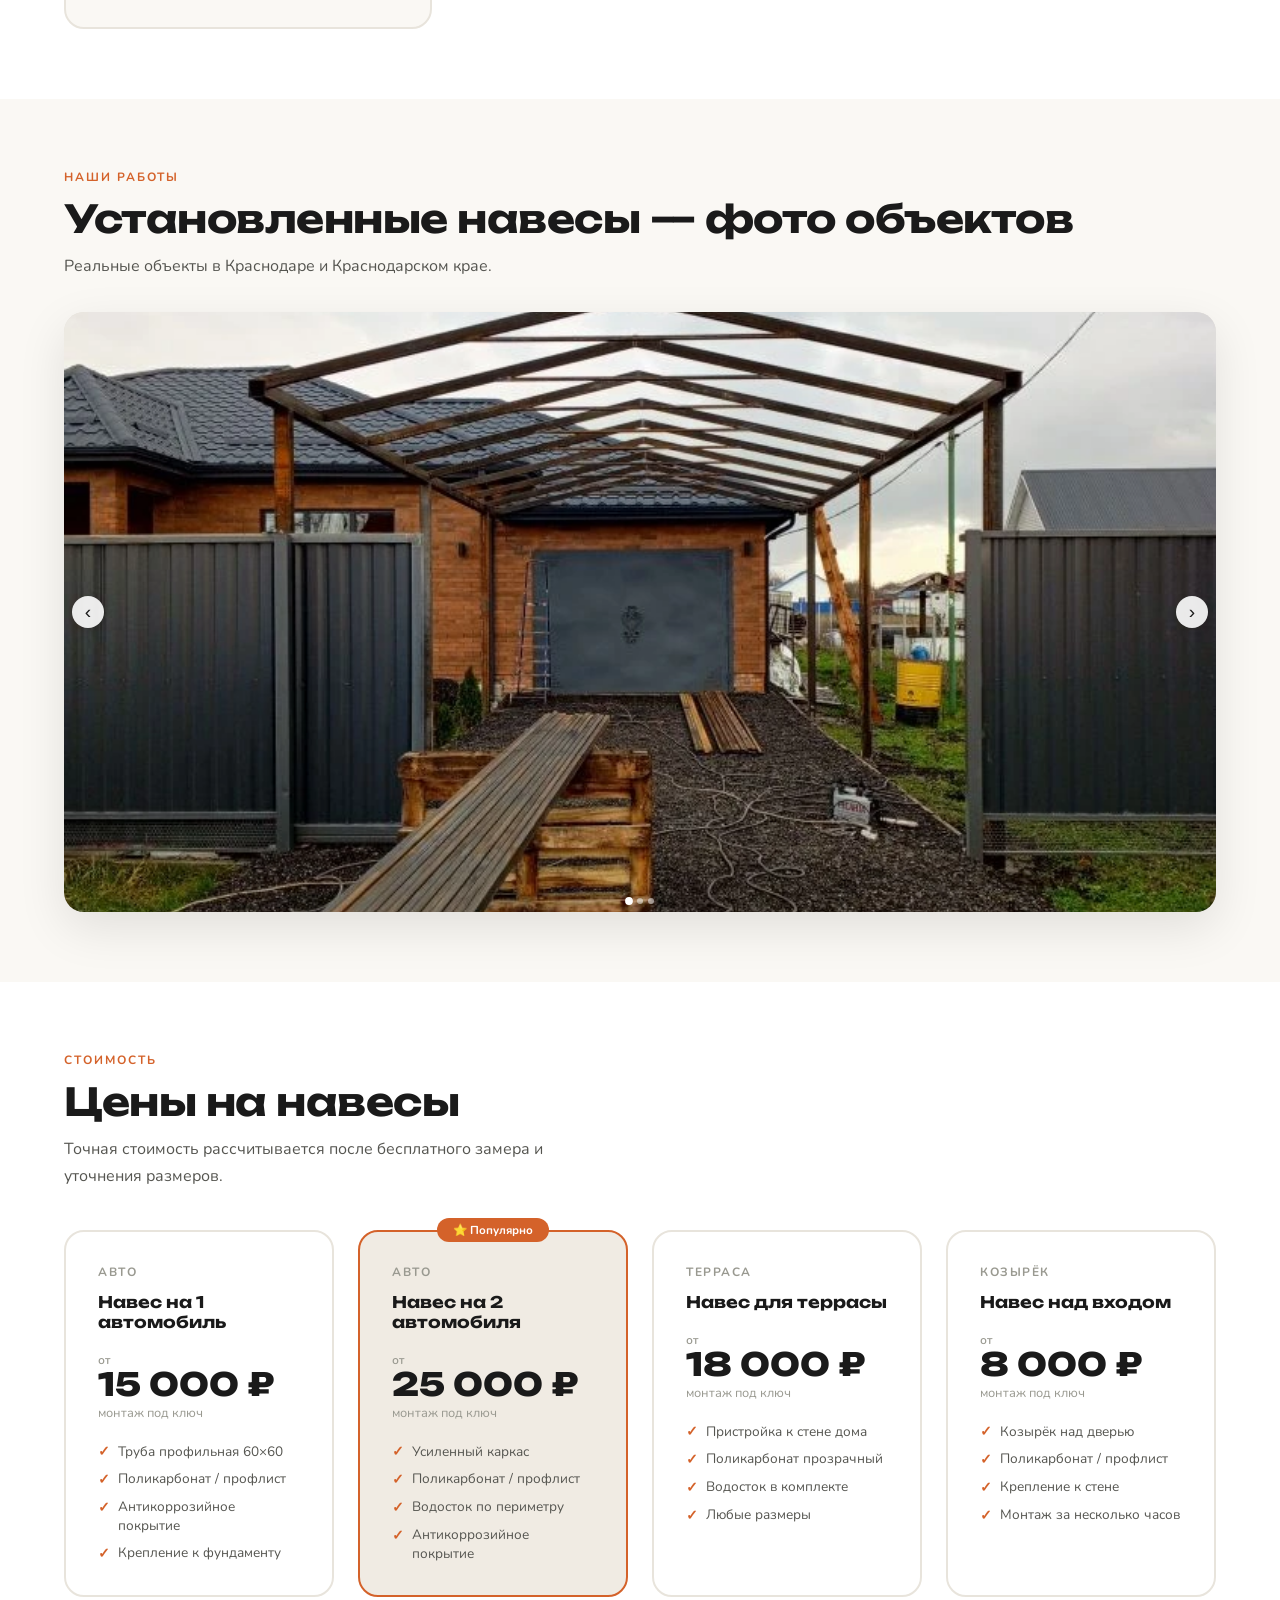
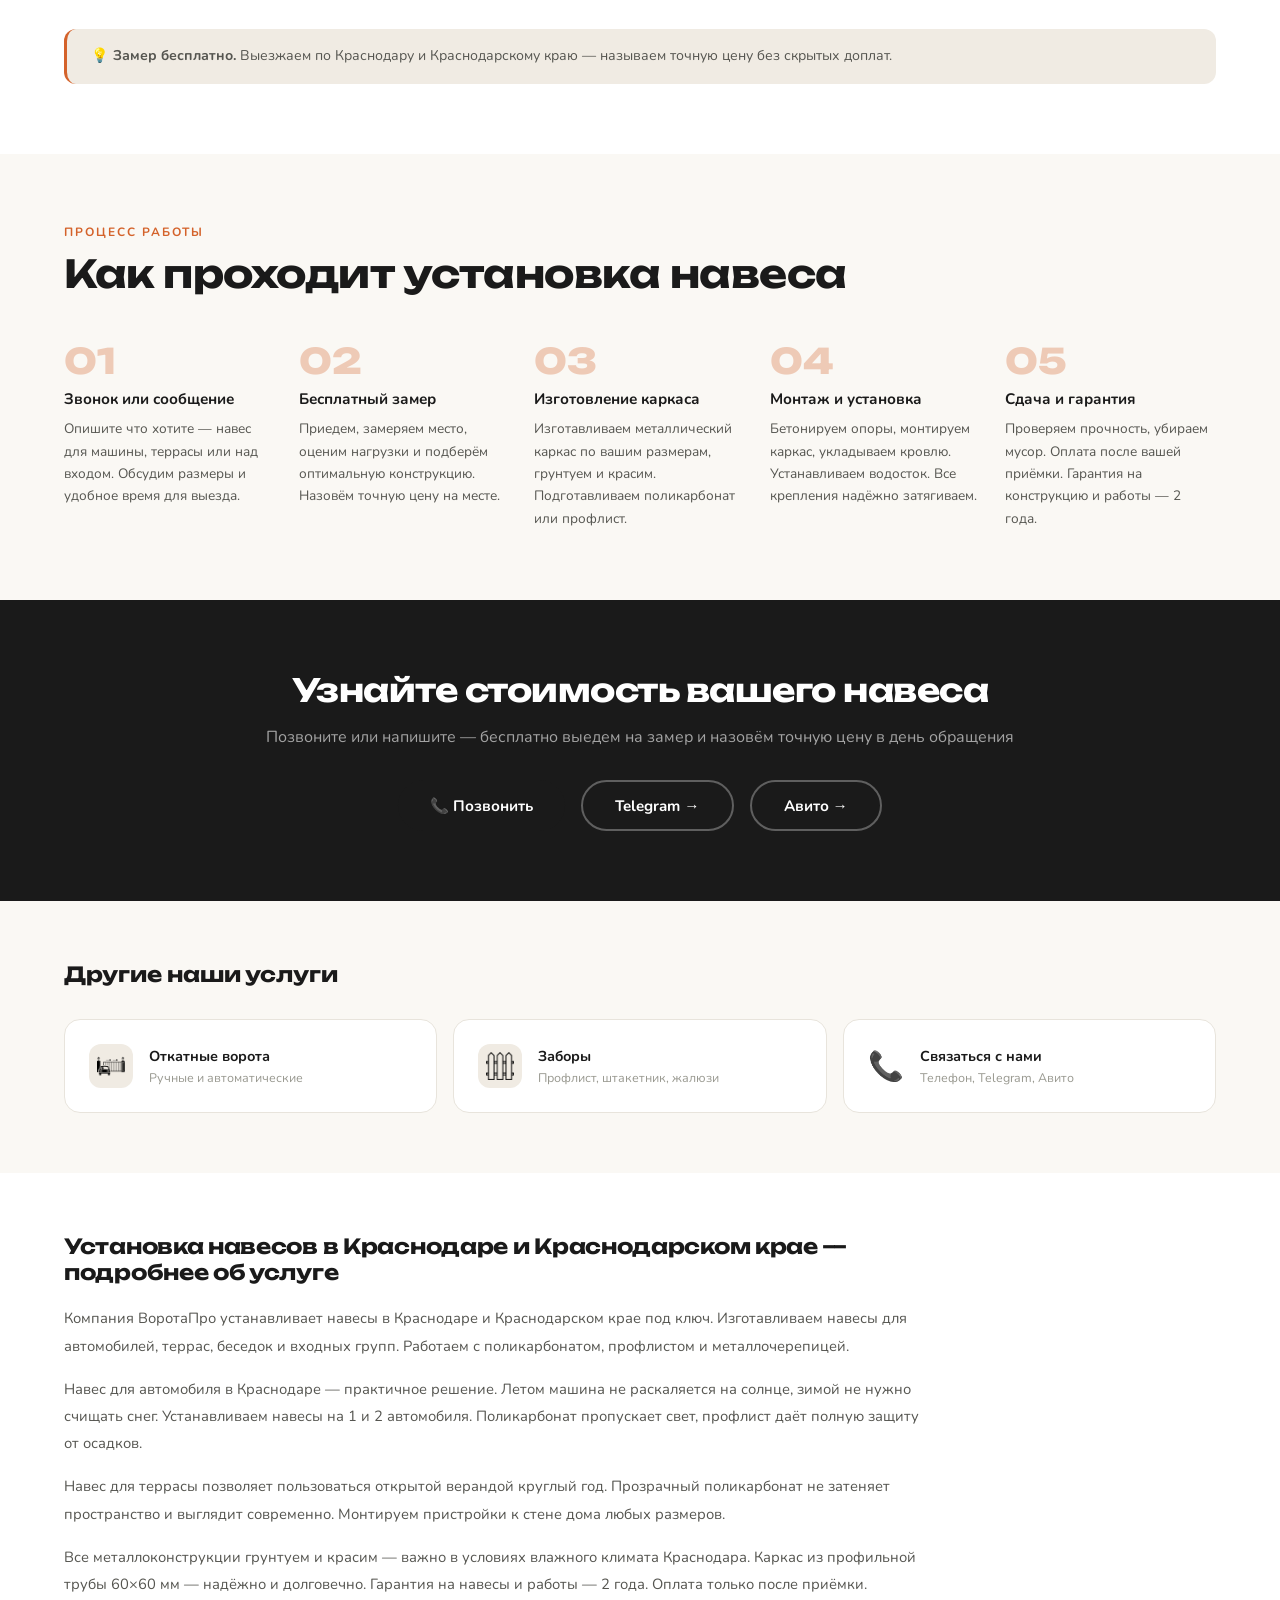
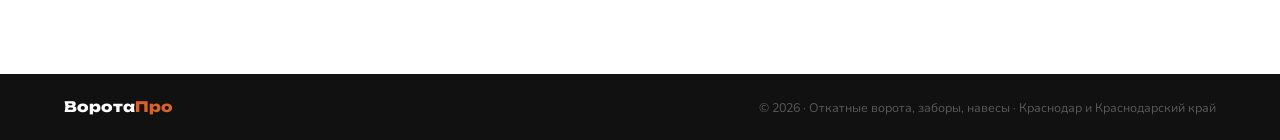
==== commit cddf05d1: "Update canopies.html" ====
--- a/canopies.html
+++ b/canopies.html
@@ -318,7 +318,7 @@
 
 <footer>
   <a class="footer-logo" href="index.html">Ворота<span>Про</span></a>
-  <div class="footer-copy">© 2026· Откатные ворота, заборы, навесы · Краснодар и Краснодарский край</div>
+  <div class="footer-copy">© 2026 · Откатные ворота, заборы, навесы · Краснодар и Краснодарский край</div>
 </footer>
 
 <a href="tel:+79529226699" class="float-call" aria-label="Позвонить нам">
